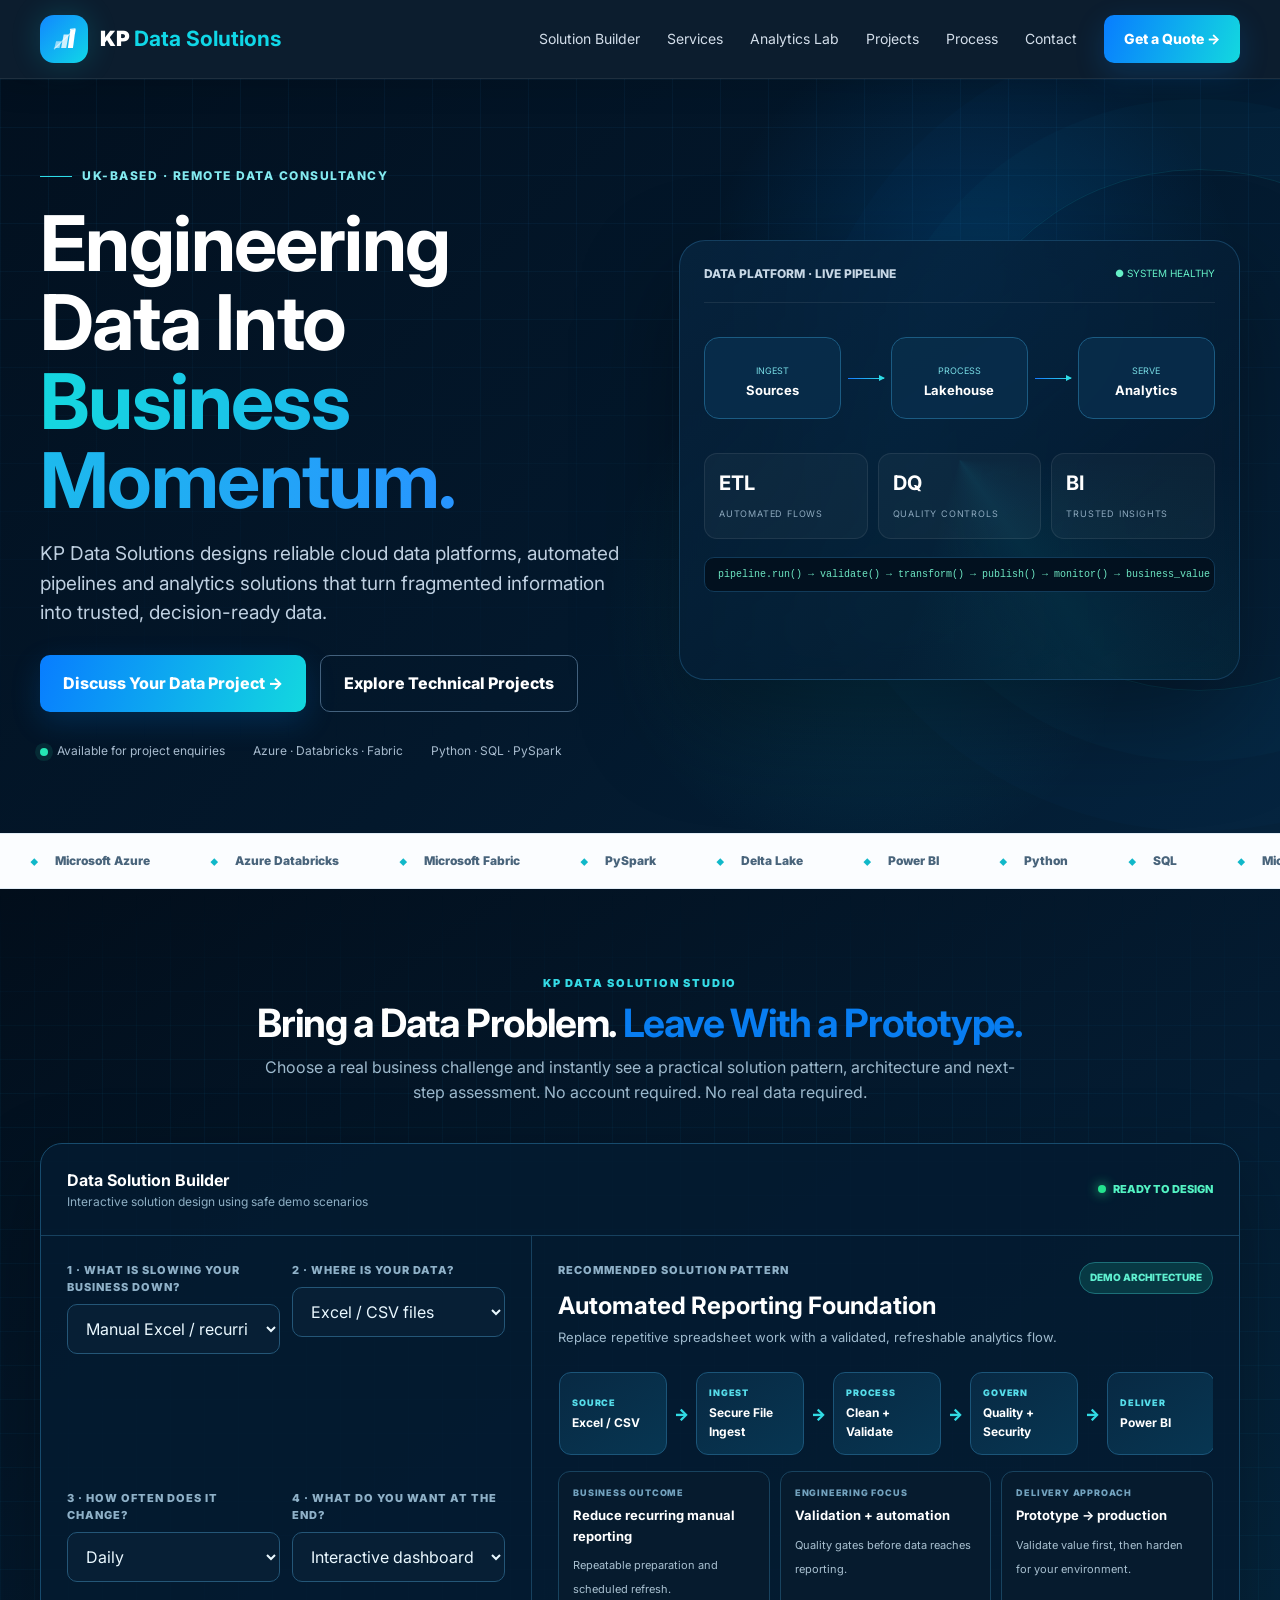
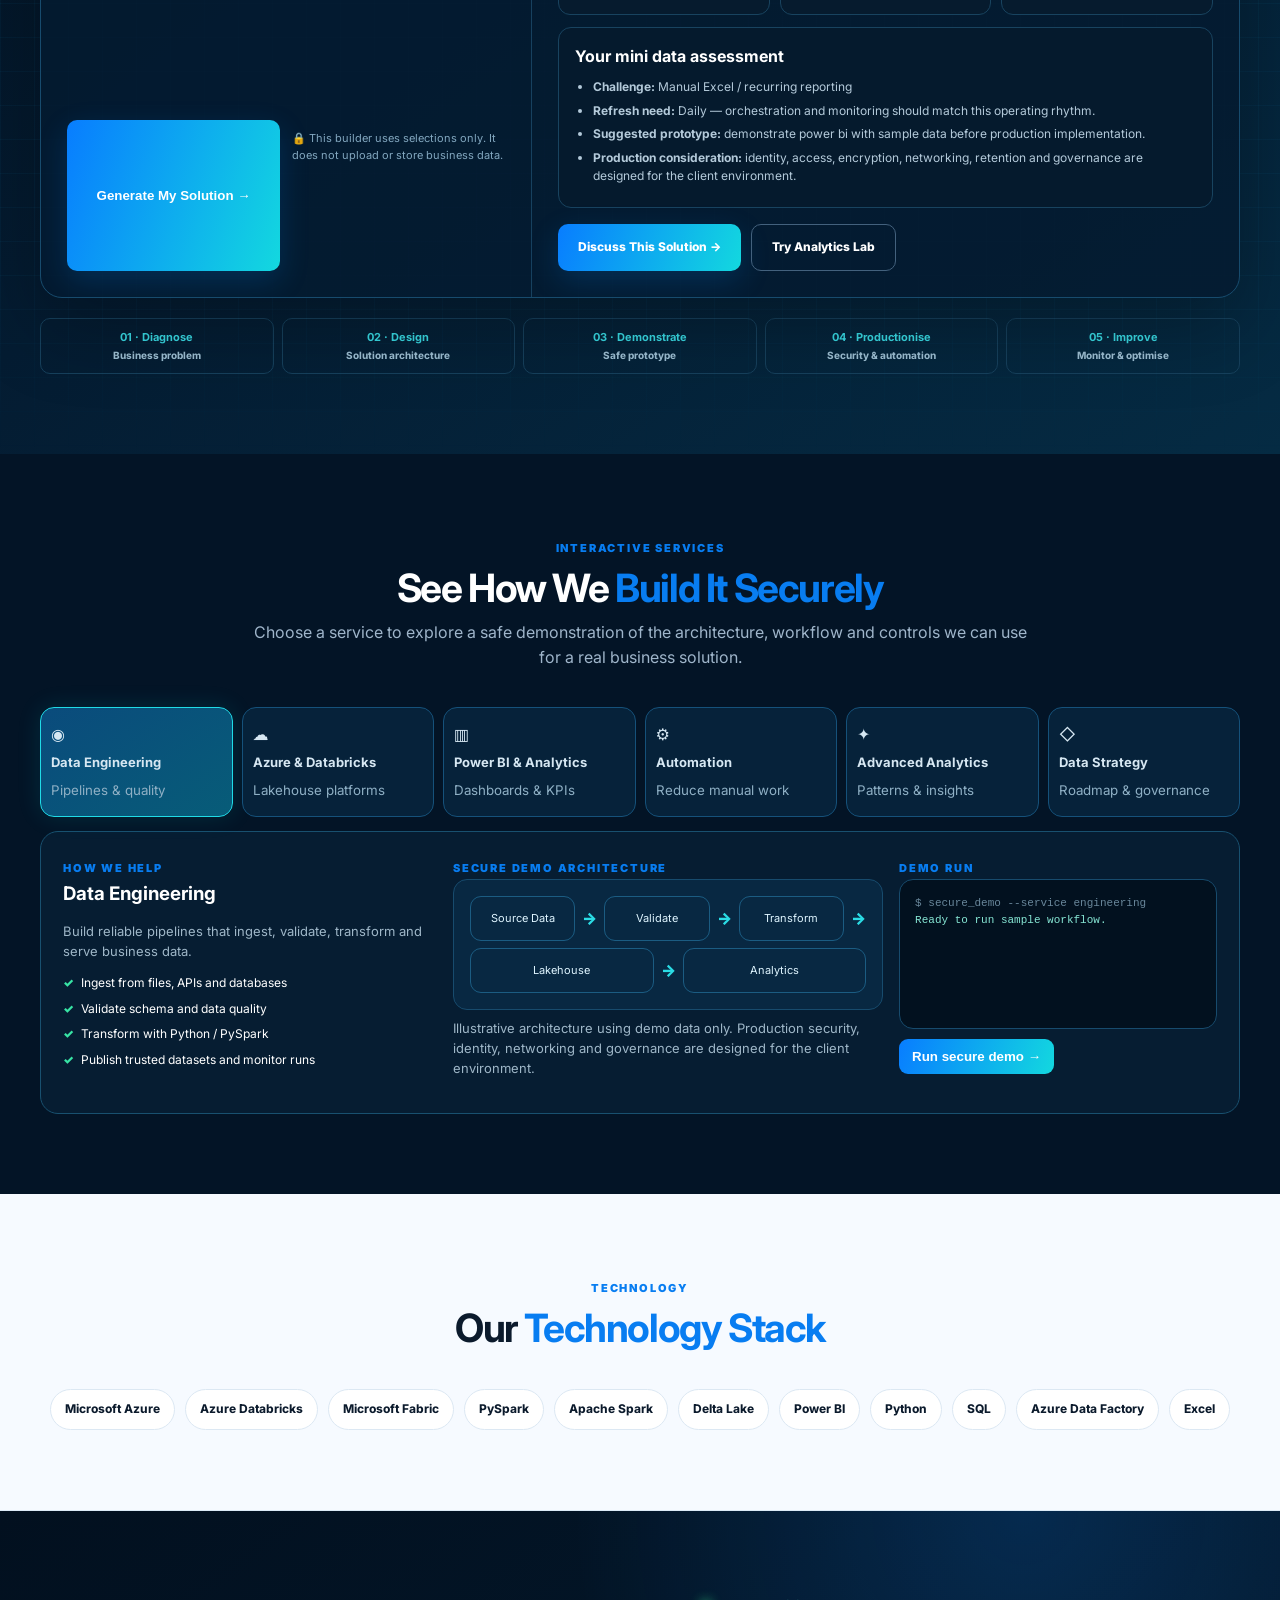
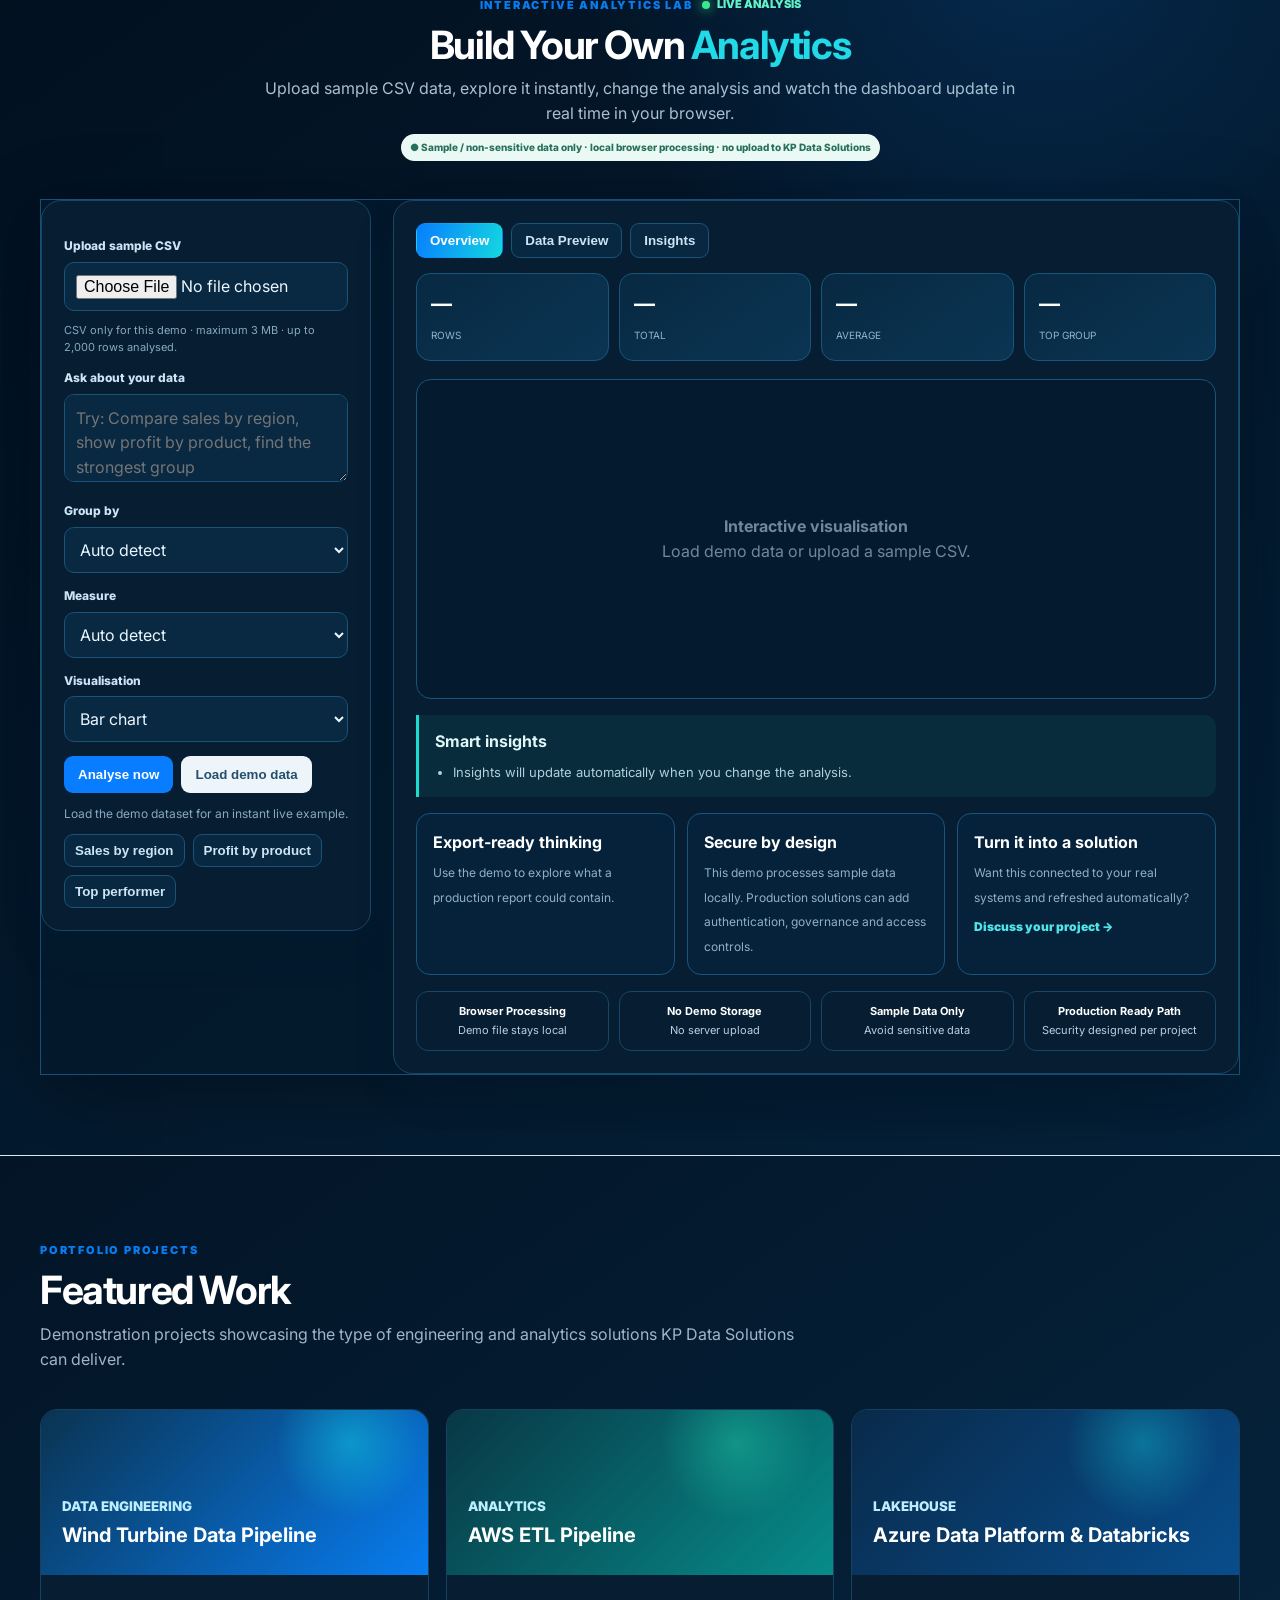
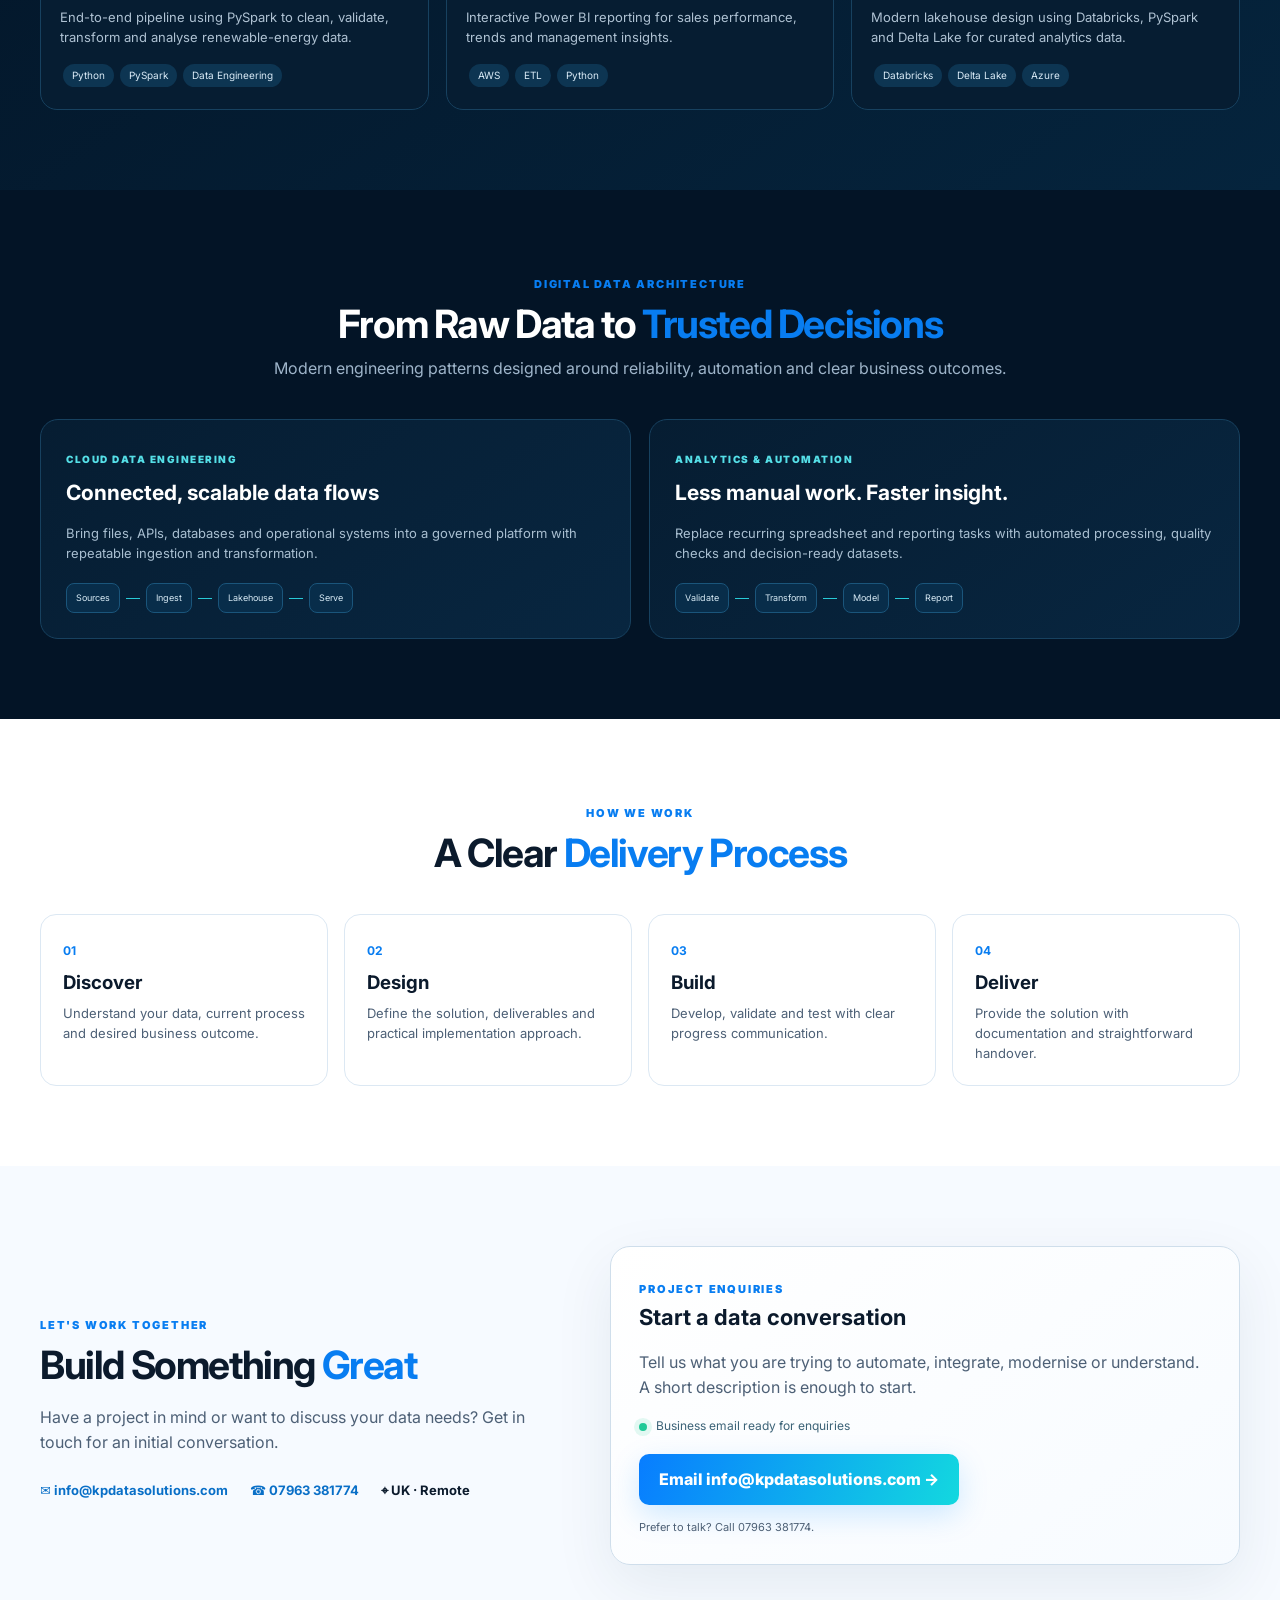
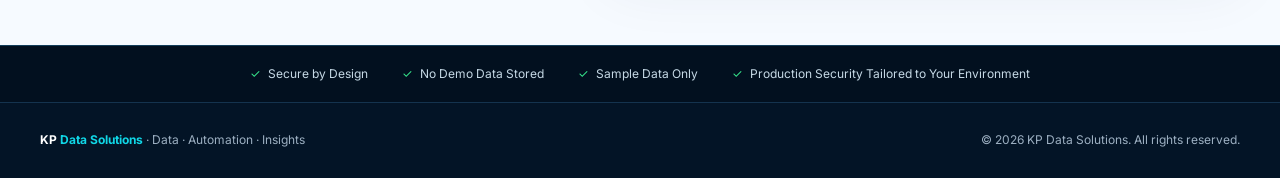
==== analytics-lab.html @ 135a0cc3 "Launch KP Data Solutions multi-page website" ====
<!doctype html>
<html lang="en">
<head>
<meta charset="utf-8">
<meta name="viewport" content="width=device-width,initial-scale=1">
<meta name="theme-color" content="#031426">
<title>Interactive Analytics Lab | KP Data Solutions</title>
<meta name="description" content="KP Data Solutions provides Azure, Databricks, Microsoft Fabric, Power BI, PySpark, Python, SQL and data automation services.">
<link rel="canonical" href="https://www.kpdatasolutions.com/">
<link rel="icon" href="data:image/svg+xml,<svg xmlns='http://www.w3.org/2000/svg' viewBox='0 0 32 32'%3E%3Crect width='32' height='32' rx='8' fill='%23031426'/%3E%3Cpolygon points='4,25 9,25 11,18 6,18' fill='%2310d7e7' fill-opacity='.6'/%3E%3Cpolygon points='11,25 16,25 19,10 14,10' fill='%2310d7e7' fill-opacity='.85'/%3E%3Cpolygon points='18,25 23,25 27,4 22,4' fill='%2310d7e7'/%3E%3Cpath d='M4 26 L26 4' stroke='%2310d7e7' stroke-width='1.3' stroke-linecap='round' opacity='.5'/%3E%3C/svg%3E">
<meta property="og:type" content="website">
<meta property="og:site_name" content="KP Data Solutions">
<meta property="og:title" content="KP Data Solutions | Data Engineering, Analytics &amp; Automation">
<meta property="og:description" content="UK-based, remote data consultancy. Azure, Databricks, Microsoft Fabric, Power BI, PySpark, Python and SQL.">
<meta property="og:url" content="https://www.kpdatasolutions.com/">
<meta name="twitter:card" content="summary_large_image">
<meta name="twitter:title" content="KP Data Solutions | Data Engineering, Analytics &amp; Automation">
<meta name="twitter:description" content="UK-based, remote data consultancy. Azure, Databricks, Microsoft Fabric, Power BI, PySpark, Python and SQL.">
<link rel="preconnect" href="https://fonts.googleapis.com">
<link rel="preconnect" href="https://fonts.gstatic.com" crossorigin>
<link rel="stylesheet" href="https://fonts.googleapis.com/css2?family=Inter:wght@400;600;700;800;900&amp;display=swap">
<style>
:root{--navy:#031426;--navy2:#061e36;--card:#082640;--cyan:#10d7e7;--blue:#1188ff;--ink:#0b1a2c;--muted:#4d6076;--line:#dce8f3;--soft:#f6faff;--white:#fff}
*{box-sizing:border-box}html{scroll-behavior:smooth}section{scroll-margin-top:92px}@media(prefers-reduced-motion:reduce){html{scroll-behavior:auto}*,*:before,*:after{animation-duration:.01ms!important;transition-duration:.01ms!important}}a:focus-visible,button:focus-visible,input:focus-visible,textarea:focus-visible,label:focus-visible{outline:3px solid #2edce6;outline-offset:2px}.sr-only{position:absolute;width:1px;height:1px;padding:0;margin:-1px;overflow:hidden;clip:rect(0 0 0 0);white-space:nowrap;border:0}body{margin:0;font-family:Inter,ui-sans-serif,system-ui,-apple-system,"Segoe UI",Roboto,Arial,sans-serif;color:var(--ink);line-height:1.55;background:#fff}a{text-decoration:none;color:inherit}.wrap{width:min(1200px,calc(100% - 42px));margin:auto}
.navbar{position:sticky;top:0;z-index:50;background:rgba(3,20,38,.96);backdrop-filter:blur(16px);border-bottom:1px solid rgba(255,255,255,.08)}nav{height:78px;display:flex;align-items:center;justify-content:space-between;color:#fff}.brand{display:flex;align-items:center;gap:12px;font-size:21px;font-weight:900}.mark{width:48px;height:48px;border-radius:14px;display:grid;place-items:center;background:linear-gradient(135deg,#1188ff,#10d7e7);font-weight:950;letter-spacing:-2px;box-shadow:0 0 30px rgba(16,215,231,.18)}.brand b{color:var(--cyan)}.links{display:flex;align-items:center;gap:27px;font-size:14px}.links>a:not(.btn){color:#d3deea}.btn{display:inline-flex;align-items:center;justify-content:center;padding:13px 20px;border-radius:10px;color:#fff;font-weight:800;background:linear-gradient(110deg,#087dff,#13d8df);border:0;transition:.2s;box-shadow:0 10px 30px rgba(0,139,255,.18)}.btn:hover{transform:translateY(-2px)}.btn.outline{background:transparent;border:1px solid #43617d;box-shadow:none}.nav-toggle{position:absolute;opacity:0;width:1px;height:1px}.nav-burger{display:none;flex-direction:column;justify-content:center;gap:5px;width:44px;height:44px;padding:10px;cursor:pointer;border:1px solid rgba(255,255,255,.18);border-radius:10px}.nav-burger span{display:block;height:2px;background:#fff;border-radius:2px}
.hero{background:radial-gradient(circle at 76% 28%,rgba(0,143,255,.2),transparent 24%),radial-gradient(circle at 68% 70%,rgba(16,215,231,.12),transparent 26%),linear-gradient(135deg,#02101f,#03182c 55%,#05223b);color:#fff;padding:80px 0 72px;overflow:hidden}.hero-grid{display:grid;grid-template-columns:1.02fr .98fr;gap:55px;align-items:center}.pill{display:inline-flex;align-items:center;gap:8px;border:1px solid rgba(255,255,255,.12);background:rgba(255,255,255,.05);border-radius:999px;padding:7px 12px;font-size:12px;font-weight:800;color:#d9e5ef}.pill:before{content:"";width:7px;height:7px;background:#25e6b4;border-radius:50%}.hero h1{font-size:61px;line-height:1.03;letter-spacing:-1.6px;margin:18px 0}.hero h1 span{background:linear-gradient(90deg,#15d7df,#2794ff);-webkit-background-clip:text;color:transparent}.hero p{font-size:18px;color:#bfd0e1;max-width:650px}.actions{display:flex;gap:14px;flex-wrap:wrap;margin-top:28px}.trust{display:flex;gap:28px;flex-wrap:wrap;margin-top:30px;color:#a7bbce;font-size:12px}.visual{position:relative;border:1px solid rgba(74,177,255,.22);background:rgba(4,27,49,.72);border-radius:25px;padding:25px;box-shadow:0 35px 90px rgba(0,0,0,.3)}.visual:before{content:"";position:absolute;inset:18% 5%;background:radial-gradient(circle,rgba(16,215,231,.16),transparent 55%);filter:blur(12px)}.tech-grid{position:relative;display:grid;grid-template-columns:repeat(3,1fr);gap:12px}.tech{min-height:110px;border:1px solid #17496e;background:linear-gradient(145deg,#08223c,#092d4b);border-radius:15px;display:flex;flex-direction:column;align-items:center;justify-content:center;text-align:center;padding:12px}.tech .ico{font-size:13px;font-weight:950;color:#2edce6;border:1px solid #17628a;padding:8px;border-radius:9px;margin-bottom:8px}.tech strong{font-size:14px}.core{grid-column:2;background:linear-gradient(145deg,#07508a,#08768d);box-shadow:0 0 30px rgba(16,215,231,.16)}.flow{position:relative;text-align:center;color:#31dbe4;font-size:13px;margin-top:20px;letter-spacing:.4px}
section{padding:80px 0}.head{text-align:center;max-width:780px;margin:0 auto 38px}.kicker{color:#087df1;text-transform:uppercase;font-size:11px;font-weight:900;letter-spacing:1.8px}.head h2{font-size:39px;line-height:1.15;letter-spacing:-1.4px;margin:7px 0 9px}.head h2 span{color:#087df1}.head p{color:var(--muted);margin:0}.services{display:grid;grid-template-columns:repeat(4,1fr);gap:16px}.service{border:1px solid var(--line);border-radius:17px;padding:24px;background:linear-gradient(145deg,#fff,#f9fcff);transition:.2s}.service:hover{transform:translateY(-4px);box-shadow:0 18px 50px rgba(10,39,68,.1)}.service-icon{width:48px;height:48px;border-radius:50%;display:grid;place-items:center;background:#e8f4ff;color:#087df1;font-weight:900;margin-bottom:15px}.service h3{margin:0 0 7px;font-size:17px}.service p{color:var(--muted);font-size:13px}.checks{display:grid;gap:5px;font-size:12px}.checks span:before{content:"✓";color:#06b9d1;font-weight:900;margin-right:7px}.stack{background:var(--soft)}.chips{display:flex;justify-content:center;flex-wrap:wrap;gap:10px}.chip{background:#fff;border:1px solid var(--line);border-radius:999px;padding:10px 14px;font-size:12px;font-weight:750}
.work{background:linear-gradient(145deg,#031426,#05243d);color:#fff}.work .head{text-align:left;margin-left:0}.work .head p{color:#9fb5ca}.projects{display:grid;grid-template-columns:repeat(3,1fr);gap:17px}.project{border:1px solid #17415f;border-radius:17px;overflow:hidden;background:#061d32}.project-art{height:165px;padding:21px;display:flex;align-items:flex-end;background:radial-gradient(circle at 80% 20%,rgba(16,215,231,.45),transparent 22%),linear-gradient(135deg,#0a3351,#087df1)}.project-art.two{background:radial-gradient(circle at 75% 20%,rgba(34,230,183,.35),transparent 24%),linear-gradient(135deg,#083745,#078c8a)}.project-art.three{background:radial-gradient(circle at 75% 20%,rgba(16,215,231,.35),transparent 24%),linear-gradient(135deg,#092a4a,#084d8c)}.project-art small{font-weight:850;color:#bdeeff}.project-art h3{margin:3px 0;font-size:20px}.project-body{padding:19px}.project-body p{color:#afc2d3;font-size:13px}.tags span{display:inline-block;background:#0d3552;border-radius:999px;padding:4px 9px;font-size:10px;margin:3px;color:#d9eaf6}
.process{display:grid;grid-template-columns:repeat(4,1fr);gap:16px}.step{border:1px solid var(--line);border-radius:16px;padding:22px}.step b{color:#087df1;font-size:12px}.step h3{margin:6px 0}.step p{margin:0;color:var(--muted);font-size:13px}
.contact{display:grid;grid-template-columns:.9fr 1.1fr;gap:55px;align-items:center}.contact .head{text-align:left;margin:0 0 18px}.contact p{color:var(--muted)}.details{display:flex;gap:22px;flex-wrap:wrap;margin-top:25px;font-size:13px;font-weight:700}.details a{color:#096fc7}form{display:grid;grid-template-columns:1fr 1fr;gap:12px}.full{grid-column:1/-1}input,textarea{width:100%;font:inherit;padding:13px 14px;border:1px solid #cfdeeb;border-radius:9px;outline:none;background:#fff}input:focus,textarea:focus{border-color:#2f9cff;box-shadow:0 0 0 3px rgba(17,136,255,.09)}textarea{min-height:125px;resize:vertical}.note{font-size:11px;color:#78899a;margin:0}
footer{background:#031426;color:#9db0c2;border-top:1px solid #14334e;padding:28px 0}.foot{display:flex;justify-content:space-between;align-items:center;gap:20px;font-size:12px}.foot strong{color:#fff}.foot strong b{color:var(--cyan)}
@media(max-width:950px){.hero-grid,.contact{grid-template-columns:1fr}.services{grid-template-columns:1fr 1fr}.projects{grid-template-columns:1fr 1fr}.process{grid-template-columns:1fr 1fr}.hero h1{font-size:49px}.visual{order:-1}
.nav-burger{display:flex}.links{position:absolute;top:100%;left:0;right:0;flex-direction:column;align-items:stretch;gap:0;background:#031426;border-bottom:1px solid rgba(255,255,255,.1);padding:8px 21px 18px;display:none}.nav-toggle:checked~.links{display:flex}.links>a{padding:13px 2px;border-bottom:1px solid rgba(255,255,255,.07)}.links .btn{margin-top:12px;border-bottom:0}.navbar{position:sticky}nav{position:relative}}
@media(max-width:620px){.wrap{width:min(100% - 28px,1200px)}nav{height:70px}.mark{width:42px;height:42px}.brand{font-size:17px}.links .btn{font-size:11px;padding:10px 12px}.hero{padding:52px 0}.hero h1{font-size:39px;letter-spacing:-1px}.tech-grid{grid-template-columns:1fr 1fr}.core{grid-column:auto}.services,.projects,.process{grid-template-columns:1fr}.head h2{font-size:31px}form{grid-template-columns:1fr}.full{grid-column:auto}.foot{display:block}.foot div+div{margin-top:8px}}

/* Digital experience layer */
body{overflow-x:hidden}.navbar{box-shadow:0 8px 30px rgba(0,0,0,.12)}.hero{position:relative;min-height:720px;display:flex;align-items:center}.hero:before{content:"";position:absolute;inset:0;background-image:linear-gradient(rgba(53,173,255,.055) 1px,transparent 1px),linear-gradient(90deg,rgba(53,173,255,.055) 1px,transparent 1px);background-size:48px 48px;mask-image:linear-gradient(to bottom,#000 15%,transparent 90%);pointer-events:none}.hero:after{content:"";position:absolute;width:520px;height:520px;border:1px solid rgba(16,215,231,.12);border-radius:50%;right:-180px;top:90px;box-shadow:0 0 0 70px rgba(16,215,231,.025),0 0 0 140px rgba(17,136,255,.02);pointer-events:none}.hero .wrap{position:relative;z-index:2}.eyebrow-line{display:inline-flex;align-items:center;gap:10px;color:#83eaf0;font-size:12px;font-weight:800;letter-spacing:1.5px;text-transform:uppercase}.eyebrow-line i{width:32px;height:1px;background:#2edce6}.hero h1{font-size:clamp(48px,6vw,78px);max-width:800px}.hero p{font-size:19px;max-width:690px}.hero .btn{padding:15px 23px}.signal{display:flex;align-items:center;gap:9px}.signal-dot{width:8px;height:8px;border-radius:50%;background:#25e6b4;box-shadow:0 0 0 5px rgba(37,230,180,.1);animation:pulse 2s infinite}@keyframes pulse{50%{box-shadow:0 0 0 10px rgba(37,230,180,0)}}.data-panel{position:relative;min-height:440px;border:1px solid rgba(80,188,255,.22);background:linear-gradient(145deg,rgba(7,37,64,.82),rgba(3,22,41,.72));border-radius:26px;padding:24px;box-shadow:0 40px 100px rgba(0,0,0,.34);backdrop-filter:blur(16px);overflow:hidden}.data-panel:before{content:"";position:absolute;inset:-50%;background:conic-gradient(from 90deg,transparent,rgba(16,215,231,.08),transparent 30%);animation:spin 12s linear infinite}@keyframes spin{to{transform:rotate(360deg)}}.panel-top,.pipeline,.mini-metrics{position:relative;z-index:1}.panel-top{display:flex;justify-content:space-between;align-items:center;padding-bottom:18px;border-bottom:1px solid rgba(255,255,255,.08)}.panel-title{font-size:12px;color:#c7d7e5;font-weight:800}.panel-live{font-size:10px;color:#65f0c7}.pipeline{display:grid;grid-template-columns:1fr 36px 1fr 36px 1fr;align-items:center;gap:7px;margin:34px 0}.node{border:1px solid #1b5b82;background:rgba(8,45,75,.9);border-radius:15px;padding:18px 10px;text-align:center}.node b{display:block;color:#fff;font-size:13px}.node small{color:#78dce5;font-size:9px}.arrow{height:1px;background:linear-gradient(90deg,#147bff,#2edce6);position:relative}.arrow:after{content:"";position:absolute;right:-1px;top:-3px;border-left:6px solid #2edce6;border-top:3px solid transparent;border-bottom:3px solid transparent}.mini-metrics{display:grid;grid-template-columns:repeat(3,1fr);gap:10px}.metric{border:1px solid rgba(255,255,255,.08);background:rgba(255,255,255,.035);border-radius:13px;padding:14px}.metric strong{display:block;font-size:20px;color:#fff}.metric span{font-size:9px;color:#8da9be;text-transform:uppercase;letter-spacing:.8px}.codebar{position:relative;z-index:1;margin-top:18px;border-radius:10px;background:#02111f;border:1px solid #113a59;padding:11px 13px;color:#6de6c2;font:10px ui-monospace,SFMono-Regular,Menlo,monospace;white-space:nowrap;overflow:hidden}.codebar span{display:inline-block;animation:typeflow 7s linear infinite}@keyframes typeflow{70%,100%{transform:translateX(-18%)}}.marquee{overflow:hidden;border-top:1px solid #e2edf6;border-bottom:1px solid #e2edf6;background:#fbfdff}.marquee-track{display:flex;width:max-content;animation:marquee 28s linear infinite}.marquee-item{padding:18px 30px;font-size:12px;font-weight:850;color:#49647b;white-space:nowrap}.marquee-item:before{content:"◆";color:#10b8c9;margin-right:16px;font-size:8px}@keyframes marquee{to{transform:translateX(-50%)}}.service{position:relative;overflow:hidden}.service:after{content:"";position:absolute;left:0;bottom:0;width:0;height:3px;background:linear-gradient(90deg,#087dff,#13d8df);transition:.3s}.service:hover:after{width:100%}.service-icon{border-radius:14px}.section-dark{background:#031426;color:#fff}.section-dark .head p{color:#9fb5ca}.architecture{display:grid;grid-template-columns:1fr 1fr;gap:18px}.arch-card{border:1px solid #17415f;background:linear-gradient(145deg,#061d32,#082640);border-radius:18px;padding:25px;position:relative;overflow:hidden}.arch-label{font-size:10px;color:#55dfe7;text-transform:uppercase;letter-spacing:1.5px;font-weight:900}.arch-card h3{font-size:21px;margin:8px 0}.arch-card p{color:#a9bfd1;font-size:13px}.arch-flow{display:flex;gap:6px;align-items:center;margin-top:20px;flex-wrap:wrap}.arch-flow span{border:1px solid #1a557b;background:#082d4a;border-radius:8px;padding:7px 9px;font-size:9px;color:#d7eaf5}.arch-flow i{width:14px;height:1px;background:#28cad7}.project{transition:.25s}.project:hover{transform:translateY(-5px);border-color:#2787bb;box-shadow:0 25px 60px rgba(0,0,0,.22)}.reveal{opacity:0;transform:translateY(20px);transition:opacity .65s ease,transform .65s ease}.reveal.visible{opacity:1;transform:none}.contact-card{border:1px solid #cfdeeb;border-radius:20px;background:linear-gradient(145deg,#fff,#f7fbff);padding:28px;box-shadow:0 20px 60px rgba(11,45,78,.08)}.contact-card h3{font-size:22px;margin:0 0 8px}.availability{display:flex;align-items:center;gap:9px;font-size:12px;color:#3b6277;margin:18px 0}.availability:before{content:"";width:8px;height:8px;border-radius:50%;background:#20c997;box-shadow:0 0 0 5px rgba(32,201,151,.12)}@media(max-width:950px){.hero{min-height:auto}.data-panel{min-height:390px}.architecture{grid-template-columns:1fr}}@media(max-width:620px){.pipeline{grid-template-columns:1fr}.arrow{width:1px;height:18px;margin:auto}.arrow:after{right:-3px;top:auto;bottom:-1px;border-left:3px solid transparent;border-right:3px solid transparent;border-top:6px solid #2edce6;border-bottom:0}.mini-metrics{grid-template-columns:1fr 1fr}.hero h1{font-size:43px}.marquee-item{padding:15px 20px}}

/* 2026 interactive showcase upgrade */
#analytics-lab{background:radial-gradient(circle at 80% 0,rgba(17,136,255,.18),transparent 28%),linear-gradient(145deg,#02101f,#04213a);color:#fff}#analytics-lab .head p{color:#a9bfd2}#analytics-lab .head h2 span{color:#21d9e7}.lab-live{display:inline-flex;align-items:center;gap:7px;margin-left:9px;color:#63f2c7;font-size:11px;font-weight:900}.lab-live i{width:8px;height:8px;background:#37e88d;border-radius:50%;box-shadow:0 0 12px #37e88d;animation:pulse 1.5s infinite}@keyframes pulse{50%{opacity:.45}}.lab-shell{background:rgba(4,25,44,.86)!important;border:1px solid #15517a!important;box-shadow:0 25px 80px rgba(0,0,0,.3)!important}.lab-panel,.lab-output{background:#061d32!important;border-color:#164767!important;color:#fff!important}.lab-panel label{color:#cce4f4!important}.lab-panel input,.lab-panel textarea,.lab-panel select{background:#092842!important;color:#eaf7ff!important;border-color:#1a5278!important}.lab-help,.lab-status{color:#88a9bf!important}.lab-kpi{background:linear-gradient(145deg,#082942,#0a3553)!important;border-color:#17557d!important}.lab-kpi strong{color:#fff!important}.lab-kpi span{color:#8fb4cc!important}.lab-chart{background:#041a2e;border-color:#17557d!important}.lab-insights{background:#082c3b!important;color:#dff7f8!important;border-left-color:#1edbcf!important}.lab-insights ul{color:#afd0dc!important}.lab-tabs{display:flex;gap:8px;flex-wrap:wrap;margin:0 0 15px}.lab-tab{border:1px solid #1a5278;background:#082842;color:#cce4f4;border-radius:9px;padding:9px 13px;font-weight:800;cursor:pointer}.lab-tab.active{background:linear-gradient(110deg,#087dff,#13d8df);color:#fff;border-color:transparent}.preview-wrap{overflow:auto;border:1px solid #164767;border-radius:12px;margin-bottom:14px;max-height:220px}.preview-table{width:100%;border-collapse:collapse;font-size:11px;min-width:520px}.preview-table th,.preview-table td{padding:8px 10px;border-bottom:1px solid #123c58;text-align:left;white-space:nowrap}.preview-table th{color:#7edfec;background:#082842;position:sticky;top:0}.preview-table td{color:#c8dce9}.quick-actions{display:flex;gap:8px;flex-wrap:wrap;margin-top:10px}.quick-actions button{border:1px solid #1a5278;background:#082842;color:#cce4f4;border-radius:9px;padding:8px 10px;cursor:pointer;font-weight:700}.quick-actions button:hover{border-color:#18cfe0}.secure-strip{display:grid;grid-template-columns:repeat(4,1fr);gap:10px;margin-top:16px}.secure-item{border:1px solid #164767;border-radius:12px;padding:11px;text-align:center;color:#b8d0df;font-size:11px}.secure-item b{display:block;color:#fff;margin-bottom:2px}.service-showcase{background:#031426;color:#fff}.service-showcase .head p{color:#9fb5ca}.service-tabs{display:grid;grid-template-columns:repeat(6,1fr);gap:9px;margin-bottom:14px}.service-tab{min-height:96px;border:1px solid #15517a;background:#06223a;color:#d6e7f2;border-radius:14px;padding:14px 10px;cursor:pointer;text-align:left;font:inherit}.service-tab strong{display:block;font-size:13px;margin:5px 0}.service-tab small{color:#8fb0c5}.service-tab.active{border-color:#20dbe7;background:linear-gradient(145deg,#0a4b7c,#075c78);box-shadow:0 0 25px rgba(16,215,231,.12)}.service-demo{display:grid;grid-template-columns:1fr 1.15fr .85fr;gap:16px;border:1px solid #18506f;background:#061d32;border-radius:18px;padding:22px}.service-demo h3{margin:0 0 7px}.service-demo p{color:#9fb7c8;font-size:13px}.demo-checks{display:grid;gap:7px;font-size:12px}.demo-checks span:before{content:'✓';color:#38e4a5;font-weight:900;margin-right:7px}.flow-demo{display:flex;align-items:center;gap:7px;flex-wrap:wrap;background:#082842;border:1px solid #174b6d;border-radius:14px;padding:16px}.flow-node{flex:1;min-width:90px;text-align:center;border:1px solid #1b5c82;border-radius:11px;padding:13px 8px;color:#dff5ff;font-size:11px}.flow-arrow{color:#2bdce5;font-weight:900}.demo-console{background:#02111f;border:1px solid #174b6d;border-radius:14px;padding:15px;font-family:ui-monospace,SFMono-Regular,Consolas,monospace;font-size:11px;color:#87e7d5;min-height:150px}.demo-console .muted{color:#69879b}.demo-run{margin-top:10px;border:0;border-radius:9px;padding:10px 13px;background:linear-gradient(110deg,#087dff,#13d8df);color:white;font-weight:900;cursor:pointer}.demo-note{margin-top:8px;font-size:10px;color:#7f9db1}.conversion-row{display:grid;grid-template-columns:repeat(3,1fr);gap:12px;margin-top:16px}.conversion-card{border:1px solid #17557d;background:#06223a;border-radius:14px;padding:16px}.conversion-card b{display:block;margin-bottom:4px}.conversion-card span{color:#90afc3;font-size:12px}.conversion-card a{display:inline-block;margin-top:10px;color:#4fe5e8;font-size:12px;font-weight:900}.security-banner{display:flex;justify-content:center;gap:34px;flex-wrap:wrap;padding:19px;background:#02101f;color:#c6d9e6;border-top:1px solid #123d5a;font-size:12px}.security-banner span:before{content:'✓';color:#37e88d;margin-right:7px}@media(max-width:1000px){.service-tabs{grid-template-columns:repeat(3,1fr)}.service-demo{grid-template-columns:1fr}.secure-strip{grid-template-columns:1fr 1fr}}@media(max-width:620px){.service-tabs{grid-template-columns:1fr 1fr}.conversion-row,.secure-strip{grid-template-columns:1fr}.lab-tabs{display:grid;grid-template-columns:1fr 1fr}.service-demo{padding:15px}}
</style>

<style>
.analytics-lab{background:linear-gradient(180deg,#f7fbff,#eef7ff);border-top:1px solid #dcebf7;border-bottom:1px solid #dcebf7}.lab-shell{display:grid;grid-template-columns:330px 1fr;gap:22px;align-items:start}.lab-panel,.lab-output{background:#fff;border:1px solid #d8e7f2;border-radius:20px;padding:22px;box-shadow:0 18px 50px rgba(11,45,78,.07)}.lab-panel label{display:block;font-size:12px;font-weight:800;color:#36566d;margin:14px 0 6px}.lab-panel input[type=file],.lab-panel select,.lab-panel textarea{width:100%;border:1px solid #cbddea;border-radius:10px;padding:11px;background:#fff;font:inherit}.lab-panel textarea{min-height:88px}.lab-help{font-size:11px;color:#71879a;line-height:1.5}.lab-actions{display:flex;gap:8px;flex-wrap:wrap;margin-top:14px}.lab-actions button{border:0;border-radius:9px;padding:11px 14px;font-weight:800;cursor:pointer}.lab-primary{background:#087dff;color:#fff}.lab-secondary{background:#edf5fb;color:#24506c}.lab-status{margin-top:12px;font-size:12px;color:#47677d}.lab-kpis{display:grid;grid-template-columns:repeat(4,1fr);gap:10px;margin-bottom:18px}.lab-kpi{border:1px solid #e0ebf3;border-radius:14px;padding:14px;background:#fbfdff}.lab-kpi strong{display:block;font-size:21px;color:#082b46}.lab-kpi span{font-size:10px;color:#6f8597;text-transform:uppercase}.lab-chart{min-height:310px;border:1px solid #e2edf5;border-radius:15px;padding:14px;overflow:hidden}.lab-chart svg{width:100%;height:290px;display:block}.lab-insights{margin-top:16px;border-left:3px solid #10b8c9;background:#f3fbfc;padding:14px 16px;border-radius:0 12px 12px 0}.lab-insights h4{margin:0 0 8px}.lab-insights ul{margin:0;padding-left:18px;color:#466274;font-size:13px;line-height:1.65}.lab-empty{display:grid;place-items:center;min-height:290px;text-align:center;color:#71879a}.privacy-chip{display:inline-flex;gap:7px;align-items:center;font-size:10px;font-weight:800;color:#27705c;background:#eaf9f4;border-radius:999px;padding:6px 9px;margin-top:8px}@media(max-width:900px){.lab-shell{grid-template-columns:1fr}.lab-kpis{grid-template-columns:1fr 1fr}}@media(max-width:520px){.lab-kpis{grid-template-columns:1fr}.lab-panel,.lab-output{padding:16px}}

/* 2026 interactive showcase upgrade */
#analytics-lab{background:radial-gradient(circle at 80% 0,rgba(17,136,255,.18),transparent 28%),linear-gradient(145deg,#02101f,#04213a);color:#fff}#analytics-lab .head p{color:#a9bfd2}#analytics-lab .head h2 span{color:#21d9e7}.lab-live{display:inline-flex;align-items:center;gap:7px;margin-left:9px;color:#63f2c7;font-size:11px;font-weight:900}.lab-live i{width:8px;height:8px;background:#37e88d;border-radius:50%;box-shadow:0 0 12px #37e88d;animation:pulse 1.5s infinite}@keyframes pulse{50%{opacity:.45}}.lab-shell{background:rgba(4,25,44,.86)!important;border:1px solid #15517a!important;box-shadow:0 25px 80px rgba(0,0,0,.3)!important}.lab-panel,.lab-output{background:#061d32!important;border-color:#164767!important;color:#fff!important}.lab-panel label{color:#cce4f4!important}.lab-panel input,.lab-panel textarea,.lab-panel select{background:#092842!important;color:#eaf7ff!important;border-color:#1a5278!important}.lab-help,.lab-status{color:#88a9bf!important}.lab-kpi{background:linear-gradient(145deg,#082942,#0a3553)!important;border-color:#17557d!important}.lab-kpi strong{color:#fff!important}.lab-kpi span{color:#8fb4cc!important}.lab-chart{background:#041a2e;border-color:#17557d!important}.lab-insights{background:#082c3b!important;color:#dff7f8!important;border-left-color:#1edbcf!important}.lab-insights ul{color:#afd0dc!important}.lab-tabs{display:flex;gap:8px;flex-wrap:wrap;margin:0 0 15px}.lab-tab{border:1px solid #1a5278;background:#082842;color:#cce4f4;border-radius:9px;padding:9px 13px;font-weight:800;cursor:pointer}.lab-tab.active{background:linear-gradient(110deg,#087dff,#13d8df);color:#fff;border-color:transparent}.preview-wrap{overflow:auto;border:1px solid #164767;border-radius:12px;margin-bottom:14px;max-height:220px}.preview-table{width:100%;border-collapse:collapse;font-size:11px;min-width:520px}.preview-table th,.preview-table td{padding:8px 10px;border-bottom:1px solid #123c58;text-align:left;white-space:nowrap}.preview-table th{color:#7edfec;background:#082842;position:sticky;top:0}.preview-table td{color:#c8dce9}.quick-actions{display:flex;gap:8px;flex-wrap:wrap;margin-top:10px}.quick-actions button{border:1px solid #1a5278;background:#082842;color:#cce4f4;border-radius:9px;padding:8px 10px;cursor:pointer;font-weight:700}.quick-actions button:hover{border-color:#18cfe0}.secure-strip{display:grid;grid-template-columns:repeat(4,1fr);gap:10px;margin-top:16px}.secure-item{border:1px solid #164767;border-radius:12px;padding:11px;text-align:center;color:#b8d0df;font-size:11px}.secure-item b{display:block;color:#fff;margin-bottom:2px}.service-showcase{background:#031426;color:#fff}.service-showcase .head p{color:#9fb5ca}.service-tabs{display:grid;grid-template-columns:repeat(6,1fr);gap:9px;margin-bottom:14px}.service-tab{min-height:96px;border:1px solid #15517a;background:#06223a;color:#d6e7f2;border-radius:14px;padding:14px 10px;cursor:pointer;text-align:left;font:inherit}.service-tab strong{display:block;font-size:13px;margin:5px 0}.service-tab small{color:#8fb0c5}.service-tab.active{border-color:#20dbe7;background:linear-gradient(145deg,#0a4b7c,#075c78);box-shadow:0 0 25px rgba(16,215,231,.12)}.service-demo{display:grid;grid-template-columns:1fr 1.15fr .85fr;gap:16px;border:1px solid #18506f;background:#061d32;border-radius:18px;padding:22px}.service-demo h3{margin:0 0 7px}.service-demo p{color:#9fb7c8;font-size:13px}.demo-checks{display:grid;gap:7px;font-size:12px}.demo-checks span:before{content:'✓';color:#38e4a5;font-weight:900;margin-right:7px}.flow-demo{display:flex;align-items:center;gap:7px;flex-wrap:wrap;background:#082842;border:1px solid #174b6d;border-radius:14px;padding:16px}.flow-node{flex:1;min-width:90px;text-align:center;border:1px solid #1b5c82;border-radius:11px;padding:13px 8px;color:#dff5ff;font-size:11px}.flow-arrow{color:#2bdce5;font-weight:900}.demo-console{background:#02111f;border:1px solid #174b6d;border-radius:14px;padding:15px;font-family:ui-monospace,SFMono-Regular,Consolas,monospace;font-size:11px;color:#87e7d5;min-height:150px}.demo-console .muted{color:#69879b}.demo-run{margin-top:10px;border:0;border-radius:9px;padding:10px 13px;background:linear-gradient(110deg,#087dff,#13d8df);color:white;font-weight:900;cursor:pointer}.demo-note{margin-top:8px;font-size:10px;color:#7f9db1}.conversion-row{display:grid;grid-template-columns:repeat(3,1fr);gap:12px;margin-top:16px}.conversion-card{border:1px solid #17557d;background:#06223a;border-radius:14px;padding:16px}.conversion-card b{display:block;margin-bottom:4px}.conversion-card span{color:#90afc3;font-size:12px}.conversion-card a{display:inline-block;margin-top:10px;color:#4fe5e8;font-size:12px;font-weight:900}.security-banner{display:flex;justify-content:center;gap:34px;flex-wrap:wrap;padding:19px;background:#02101f;color:#c6d9e6;border-top:1px solid #123d5a;font-size:12px}.security-banner span:before{content:'✓';color:#37e88d;margin-right:7px}@media(max-width:1000px){.service-tabs{grid-template-columns:repeat(3,1fr)}.service-demo{grid-template-columns:1fr}.secure-strip{grid-template-columns:1fr 1fr}}@media(max-width:620px){.service-tabs{grid-template-columns:1fr 1fr}.conversion-row,.secure-strip{grid-template-columns:1fr}.lab-tabs{display:grid;grid-template-columns:1fr 1fr}.service-demo{padding:15px}}
</style>

<style>
/* KP Data Solution Studio */
.solution-studio{background:linear-gradient(145deg,#020e1b,#041c32 52%,#052b43);color:#fff;position:relative;overflow:hidden}.solution-studio:before{content:"";position:absolute;inset:0;background-image:linear-gradient(rgba(30,161,219,.055) 1px,transparent 1px),linear-gradient(90deg,rgba(30,161,219,.055) 1px,transparent 1px);background-size:34px 34px;mask-image:linear-gradient(to bottom,transparent,#000 16%,#000 84%,transparent);pointer-events:none}.studio-shell{position:relative;border:1px solid #174b6d;border-radius:22px;background:rgba(4,27,48,.88);overflow:hidden;box-shadow:0 28px 80px rgba(0,0,0,.28)}.studio-top{padding:24px 26px;border-bottom:1px solid #17415f;display:flex;justify-content:space-between;gap:20px;align-items:center}.studio-live{font-size:11px;font-weight:850;color:#53f2c2}.studio-live:before{content:"";display:inline-block;width:8px;height:8px;border-radius:50%;background:#24e38e;margin-right:7px;box-shadow:0 0 12px #24e38e}.studio-grid{display:grid;grid-template-columns:.82fr 1.18fr}.studio-input{padding:26px;border-right:1px solid #17415f}.studio-output{padding:26px;min-width:0}.studio-label{display:block;color:#8fb1c8;font-size:11px;font-weight:850;text-transform:uppercase;letter-spacing:1px;margin:0 0 8px}.studio-field{margin-bottom:17px}.studio-field select{width:100%;padding:13px 14px;border:1px solid #245677;border-radius:10px;background:#071f35;color:#eaf8ff;font:inherit}.studio-build{width:100%;cursor:pointer;margin-top:3px}.studio-privacy{font-size:11px;color:#82a7bf;margin:13px 0 0}.studio-result-head{display:flex;justify-content:space-between;gap:14px;align-items:flex-start;margin-bottom:20px}.studio-result-head h3{margin:3px 0;font-size:24px}.studio-result-head p{margin:0;color:#9eb9cc;font-size:13px}.fit-badge{white-space:nowrap;border:1px solid #1c6f78;background:#073944;color:#5ff0d0;padding:7px 10px;border-radius:999px;font-size:10px;font-weight:850}.solution-path{display:flex;align-items:stretch;gap:7px;overflow-x:auto;padding:5px 1px 16px}.solution-node{flex:1 0 108px;min-height:83px;border:1px solid #1b5579;border-radius:12px;background:linear-gradient(145deg,#082943,#073652);padding:12px;display:flex;flex-direction:column;justify-content:center}.solution-node small{color:#56ddea;font-size:9px;font-weight:900;letter-spacing:.8px}.solution-node strong{font-size:12px;margin-top:4px}.solution-arrow{align-self:center;color:#31dbe4;font-weight:900}.studio-cards{display:grid;grid-template-columns:repeat(3,1fr);gap:10px}.studio-card{border:1px solid #18435f;background:#061b2e;border-radius:12px;padding:14px}.studio-card small{display:block;color:#73a3bf;font-size:9px;font-weight:850;text-transform:uppercase;letter-spacing:.8px}.studio-card strong{display:block;margin:5px 0;font-size:13px}.studio-card span{font-size:11px;color:#a9c1d1}.studio-assessment{margin-top:12px;border:1px solid #18435f;border-radius:13px;padding:16px;background:#051a2d}.studio-assessment h4{margin:0 0 9px}.studio-assessment ul{margin:0;padding-left:18px;color:#b4cada;font-size:12px}.studio-assessment li{margin:5px 0}.studio-cta{margin-top:16px;display:flex;gap:10px;flex-wrap:wrap}.studio-cta .btn{font-size:12px}.signature-strip{display:grid;grid-template-columns:repeat(5,1fr);gap:8px;margin-top:20px}.signature-strip span{border:1px solid #16405c;border-radius:10px;padding:10px;text-align:center;color:#9fc1d5;font-size:10px;font-weight:750}.signature-strip b{color:#39dce6;display:block;font-size:11px;margin-bottom:2px}@media(max-width:850px){.studio-grid{grid-template-columns:1fr}.studio-input{border-right:0;border-bottom:1px solid #17415f}.studio-cards{grid-template-columns:1fr}.signature-strip{grid-template-columns:1fr 1fr}.studio-top,.studio-result-head{align-items:flex-start;flex-direction:column}}@media(max-width:520px){.studio-input,.studio-output,.studio-top{padding:18px}.signature-strip{grid-template-columns:1fr}.fit-badge{white-space:normal}}
</style>

<style id="multipage-routing">
/* Multi-page routing: each URL presents one primary section. */
body > section, body > .marquee, body > .security-banner { display:none !important; }
body > section#analytics-lab { display:block !important; }
body > footer { display:block !important; }
body > section#analytics-lab { min-height:calc(100vh - 150px); }
@media(max-width:700px){body > section#analytics-lab{min-height:auto}}
</style>
</head>
<body>
<header class="navbar"><nav class="wrap">
<a class="brand" href="index.html"><span class="mark"><svg width="27" height="27" viewBox="0 0 32 32" aria-hidden="true" focusable="false"><polygon points="4,26 10,26 12,18 6,18" fill="#fff" fill-opacity=".55"/><polygon points="12,26 18,26 21,10 15,10" fill="#fff" fill-opacity=".8"/><polygon points="20,26 26,26 29,4 23,4" fill="#fff"/><path d="M4 27 L28 4" stroke="#fff" stroke-width="1.4" stroke-linecap="round" fill="none" opacity=".55"/><path d="M23 4 L28.5 3.3 L27.8 8.8" stroke="#fff" stroke-width="1.4" stroke-linecap="round" stroke-linejoin="round" fill="none" opacity=".85"/></svg></span><span>KP <b>Data Solutions</b></span></a>
<input class="nav-toggle" type="checkbox" id="nav-toggle" aria-label="Open menu">
<label class="nav-burger" for="nav-toggle" tabindex="0"><span></span><span></span><span></span></label>
<div class="links"><a href="solution-builder.html">Solution Builder</a><a href="services.html">Services</a><a href="analytics-lab.html">Analytics Lab</a><a href="projects.html">Projects</a><a href="process.html">Process</a><a href="contact.html">Contact</a><a class="btn" href="contact.html">Get a Quote →</a></div>
</nav></header>

<main id="top">
<section class="hero" id="top"><div class="wrap hero-grid"><div><div class="eyebrow-line"><i></i> UK-based · Remote Data Consultancy</div><h1>Engineering Data Into <span>Business Momentum.</span></h1><p>KP Data Solutions designs reliable cloud data platforms, automated pipelines and analytics solutions that turn fragmented information into trusted, decision-ready data.</p><div class="actions"><a class="btn" href="contact.html">Discuss Your Data Project →</a><a class="btn outline" href="projects.html">Explore Technical Projects</a></div><div class="trust"><span class="signal"><i class="signal-dot"></i> Available for project enquiries</span><span>Azure · Databricks · Fabric</span><span>Python · SQL · PySpark</span></div></div><div class="data-panel" aria-label="Illustration of a modern data pipeline"><div class="panel-top"><span class="panel-title">DATA PLATFORM · LIVE PIPELINE</span><span class="panel-live">● SYSTEM HEALTHY</span></div><div class="pipeline"><div class="node"><small>INGEST</small><b>Sources</b></div><i class="arrow"></i><div class="node"><small>PROCESS</small><b>Lakehouse</b></div><i class="arrow"></i><div class="node"><small>SERVE</small><b>Analytics</b></div></div><div class="mini-metrics"><div class="metric"><strong>ETL</strong><span>Automated flows</span></div><div class="metric"><strong>DQ</strong><span>Quality controls</span></div><div class="metric"><strong>BI</strong><span>Trusted insights</span></div></div><div class="codebar"><span>pipeline.run() → validate() → transform() → publish() → monitor() → business_value</span></div></div></div></section><div class="marquee" aria-label="Technology capabilities"><div class="marquee-track"><span class="marquee-item">Microsoft Azure</span><span class="marquee-item">Azure Databricks</span><span class="marquee-item">Microsoft Fabric</span><span class="marquee-item">PySpark</span><span class="marquee-item">Delta Lake</span><span class="marquee-item">Power BI</span><span class="marquee-item">Python</span><span class="marquee-item">SQL</span><span class="marquee-item">Microsoft Azure</span><span class="marquee-item">Azure Databricks</span><span class="marquee-item">Microsoft Fabric</span><span class="marquee-item">PySpark</span><span class="marquee-item">Delta Lake</span><span class="marquee-item">Power BI</span><span class="marquee-item">Python</span><span class="marquee-item">SQL</span></div></div>


<section class="solution-studio" id="solution-builder"><div class="wrap">
<div class="head"><span class="kicker" style="color:#35dbe6">KP Data Solution Studio</span><h2 style="color:#fff">Bring a Data Problem. <span>Leave With a Prototype.</span></h2><p style="color:#9eb9cc">Choose a real business challenge and instantly see a practical solution pattern, architecture and next-step assessment. No account required. No real data required.</p></div>
<div class="studio-shell reveal">
<div class="studio-top"><div><strong>Data Solution Builder</strong><div style="font-size:12px;color:#8eafc4">Interactive solution design using safe demo scenarios</div></div><span class="studio-live">READY TO DESIGN</span></div>
<div class="studio-grid">
<form class="studio-input" id="solution-form">
<div class="studio-field"><label class="studio-label" for="sb-problem">1 · What is slowing your business down?</label><select id="sb-problem"><option value="reporting">Manual Excel / recurring reporting</option><option value="scattered">Data spread across systems</option><option value="quality">Poor data quality / inconsistent numbers</option><option value="dashboard">Need trusted dashboards & KPIs</option><option value="pipeline">Slow or fragile data pipelines</option><option value="insights">Need forecasting / deeper insights</option></select></div>
<div class="studio-field"><label class="studio-label" for="sb-source">2 · Where is your data?</label><select id="sb-source"><option value="excel">Excel / CSV files</option><option value="sql">SQL databases</option><option value="api">APIs / SaaS systems</option><option value="cloud">Cloud storage</option><option value="mixed">A mixture of sources</option></select></div>
<div class="studio-field"><label class="studio-label" for="sb-frequency">3 · How often does it change?</label><select id="sb-frequency"><option value="monthly">Monthly</option><option value="daily" selected>Daily</option><option value="hourly">Hourly</option><option value="realtime">Near real-time</option></select></div>
<div class="studio-field"><label class="studio-label" for="sb-outcome">4 · What do you want at the end?</label><select id="sb-outcome"><option value="dashboard">Interactive dashboard</option><option value="automation">Automated reporting</option><option value="platform">Modern data platform</option><option value="alerts">Quality checks & alerts</option><option value="advanced">Advanced analytics</option></select></div>
<button class="btn studio-build" type="submit">Generate My Solution →</button><p class="studio-privacy">🔒 This builder uses selections only. It does not upload or store business data.</p>
</form>
<div class="studio-output" aria-live="polite">
<div class="studio-result-head"><div><span class="studio-label">Recommended solution pattern</span><h3 id="sb-title">Automated Reporting Foundation</h3><p id="sb-summary">Replace repetitive spreadsheet work with a validated, refreshable analytics flow.</p></div><span class="fit-badge" id="sb-badge">DEMO ARCHITECTURE</span></div>
<div class="solution-path" id="sb-path"></div>
<div class="studio-cards"><div class="studio-card"><small>Business outcome</small><strong id="sb-business">Less manual reporting</strong><span id="sb-business-note">Repeatable data preparation and refresh.</span></div><div class="studio-card"><small>Engineering focus</small><strong id="sb-engineering">Validation + automation</strong><span id="sb-engineering-note">Quality gates before data reaches reporting.</span></div><div class="studio-card"><small>Delivery approach</small><strong id="sb-delivery">Prototype → production</strong><span>Validate value first, then harden for your environment.</span></div></div>
<div class="studio-assessment"><h4>Your mini data assessment</h4><ul id="sb-assessment"></ul></div>
<div class="studio-cta"><a class="btn" id="sb-discuss" href="contact.html">Discuss This Solution →</a><a class="btn outline" href="analytics-lab.html">Try Analytics Lab</a></div>
</div></div></div>
<div class="signature-strip"><span><b>01 · Diagnose</b>Business problem</span><span><b>02 · Design</b>Solution architecture</span><span><b>03 · Demonstrate</b>Safe prototype</span><span><b>04 · Productionise</b>Security & automation</span><span><b>05 · Improve</b>Monitor & optimise</span></div>
</div></section>
<section class="service-showcase" id="services"><div class="wrap">
<div class="head"><span class="kicker">Interactive Services</span><h2>See How We <span>Build It Securely</span></h2><p>Choose a service to explore a safe demonstration of the architecture, workflow and controls we can use for a real business solution.</p></div>
<div class="service-tabs" role="tablist" aria-label="KP Data Solutions services">
<button class="service-tab active" data-service="engineering" type="button"><span>◉</span><strong>Data Engineering</strong><small>Pipelines & quality</small></button>
<button class="service-tab" data-service="cloud" type="button"><span>☁</span><strong>Azure & Databricks</strong><small>Lakehouse platforms</small></button>
<button class="service-tab" data-service="bi" type="button"><span>▥</span><strong>Power BI & Analytics</strong><small>Dashboards & KPIs</small></button>
<button class="service-tab" data-service="automation" type="button"><span>⚙</span><strong>Automation</strong><small>Reduce manual work</small></button>
<button class="service-tab" data-service="ai" type="button"><span>✦</span><strong>Advanced Analytics</strong><small>Patterns & insights</small></button>
<button class="service-tab" data-service="strategy" type="button"><span>◇</span><strong>Data Strategy</strong><small>Roadmap & governance</small></button>
</div>
<div class="service-demo" id="service-demo" aria-live="polite"></div>
</div></section><section class="stack"><div class="wrap"><div class="head"><span class="kicker">Technology</span><h2>Our <span>Technology Stack</span></h2></div><div class="chips"><span class="chip">Microsoft Azure</span><span class="chip">Azure Databricks</span><span class="chip">Microsoft Fabric</span><span class="chip">PySpark</span><span class="chip">Apache Spark</span><span class="chip">Delta Lake</span><span class="chip">Power BI</span><span class="chip">Python</span><span class="chip">SQL</span><span class="chip">Azure Data Factory</span><span class="chip">Excel</span></div></div></section>

<section class="analytics-lab" id="analytics-lab"><div class="wrap">
<div class="head"><span class="kicker">Interactive Analytics Lab</span><span class="lab-live"><i></i> LIVE ANALYSIS</span><h2>Build Your Own <span>Analytics</span></h2><p>Upload sample CSV data, explore it instantly, change the analysis and watch the dashboard update in real time in your browser.</p><span class="privacy-chip">● Sample / non-sensitive data only · local browser processing · no upload to KP Data Solutions</span></div>
<div class="lab-shell"><div class="lab-panel">
<label for="lab-file">Upload sample CSV</label><input id="lab-file" type="file" accept=".csv,text/csv"><p class="lab-help">CSV only for this demo · maximum 3 MB · up to 2,000 rows analysed.</p>
<label for="lab-question">Ask about your data</label><textarea id="lab-question" placeholder="Try: Compare sales by region, show profit by product, find the strongest group"></textarea>
<label for="lab-category">Group by</label><select id="lab-category"><option value="">Auto detect</option></select><label for="lab-value">Measure</label><select id="lab-value"><option value="">Auto detect</option></select><label for="lab-chart-type">Visualisation</label><select id="lab-chart-type"><option value="bar">Bar chart</option><option value="line">Line chart</option><option value="donut">Donut chart</option></select>
<div class="lab-actions"><button class="lab-primary" id="lab-build" type="button">Analyse now</button><button class="lab-secondary" id="lab-demo" type="button">Load demo data</button></div><div class="lab-status" id="lab-status" aria-live="polite">Load the demo dataset for an instant live example.</div>
<div class="quick-actions"><button type="button" data-q="Compare Sales by Region">Sales by region</button><button type="button" data-q="Compare Profit by Product">Profit by product</button><button type="button" data-q="Find strongest Sales group">Top performer</button></div>
</div><div class="lab-output">
<div class="lab-tabs" role="tablist"><button class="lab-tab active" type="button" data-view="overview">Overview</button><button class="lab-tab" type="button" data-view="preview">Data Preview</button><button class="lab-tab" type="button" data-view="insights">Insights</button></div>
<div id="lab-preview" class="preview-wrap" hidden></div>
<div id="lab-overview"><div class="lab-kpis" id="lab-kpis"><div class="lab-kpi"><strong>—</strong><span>Rows</span></div><div class="lab-kpi"><strong>—</strong><span>Total</span></div><div class="lab-kpi"><strong>—</strong><span>Average</span></div><div class="lab-kpi"><strong>—</strong><span>Top group</span></div></div><div class="lab-chart" id="lab-chart"><div class="lab-empty"><div><strong>Interactive visualisation</strong><br><span>Load demo data or upload a sample CSV.</span></div></div></div></div>
<div class="lab-insights" id="lab-insights"><h4>Smart insights</h4><ul><li>Insights will update automatically when you change the analysis.</li></ul></div>
<div class="conversion-row"><div class="conversion-card"><b>Export-ready thinking</b><span>Use the demo to explore what a production report could contain.</span></div><div class="conversion-card"><b>Secure by design</b><span>This demo processes sample data locally. Production solutions can add authentication, governance and access controls.</span></div><div class="conversion-card"><b>Turn it into a solution</b><span>Want this connected to your real systems and refreshed automatically?</span><a href="contact.html">Discuss your project →</a></div></div>
<div class="secure-strip"><div class="secure-item"><b>Browser Processing</b>Demo file stays local</div><div class="secure-item"><b>No Demo Storage</b>No server upload</div><div class="secure-item"><b>Sample Data Only</b>Avoid sensitive data</div><div class="secure-item"><b>Production Ready Path</b>Security designed per project</div></div>
</div></div></div></section><section class="work" id="projects"><div class="wrap">
<div class="head"><span class="kicker">Portfolio Projects</span><h2>Featured Work</h2><p>Demonstration projects showcasing the type of engineering and analytics solutions KP Data Solutions can deliver.</p></div>
<div class="projects">
<article class="project reveal"><div class="project-art"><div><small>DATA ENGINEERING</small><h3>Wind Turbine Data Pipeline</h3></div></div><div class="project-body"><p>End-to-end pipeline using PySpark to clean, validate, transform and analyse renewable-energy data.</p><div class="tags"><span>Python</span><span>PySpark</span><span>Data Engineering</span></div></div></article>
<article class="project reveal"><div class="project-art two"><div><small>ANALYTICS</small><h3>AWS ETL Pipeline</h3></div></div><div class="project-body"><p>Interactive Power BI reporting for sales performance, trends and management insights.</p><div class="tags"><span>AWS</span><span>ETL</span><span>Python</span></div></div></article>
<article class="project reveal"><div class="project-art three"><div><small>LAKEHOUSE</small><h3>Azure Data Platform & Databricks</h3></div></div><div class="project-body"><p>Modern lakehouse design using Databricks, PySpark and Delta Lake for curated analytics data.</p><div class="tags"><span>Databricks</span><span>Delta Lake</span><span>Azure</span></div></div></article>
</div></div></section>

<section class="section-dark" id="capabilities"><div class="wrap"><div class="head"><span class="kicker">Digital Data Architecture</span><h2>From Raw Data to <span>Trusted Decisions</span></h2><p>Modern engineering patterns designed around reliability, automation and clear business outcomes.</p></div><div class="architecture"><article class="arch-card reveal"><span class="arch-label">Cloud Data Engineering</span><h3>Connected, scalable data flows</h3><p>Bring files, APIs, databases and operational systems into a governed platform with repeatable ingestion and transformation.</p><div class="arch-flow"><span>Sources</span><i></i><span>Ingest</span><i></i><span>Lakehouse</span><i></i><span>Serve</span></div></article><article class="arch-card reveal"><span class="arch-label">Analytics & Automation</span><h3>Less manual work. Faster insight.</h3><p>Replace recurring spreadsheet and reporting tasks with automated processing, quality checks and decision-ready datasets.</p><div class="arch-flow"><span>Validate</span><i></i><span>Transform</span><i></i><span>Model</span><i></i><span>Report</span></div></article></div></div></section>
<section id="process"><div class="wrap"><div class="head"><span class="kicker">How We Work</span><h2>A Clear <span>Delivery Process</span></h2></div>
<div class="process"><div class="step reveal"><b>01</b><h3>Discover</h3><p>Understand your data, current process and desired business outcome.</p></div><div class="step reveal"><b>02</b><h3>Design</h3><p>Define the solution, deliverables and practical implementation approach.</p></div><div class="step reveal"><b>03</b><h3>Build</h3><p>Develop, validate and test with clear progress communication.</p></div><div class="step reveal"><b>04</b><h3>Deliver</h3><p>Provide the solution with documentation and straightforward handover.</p></div></div>
</div></section>

<section class="stack" id="contact"><div class="wrap contact">
<div><div class="head"><span class="kicker">Let's Work Together</span><h2>Build Something <span>Great</span></h2></div><p>Have a project in mind or want to discuss your data needs? Get in touch for an initial conversation.</p><div class="details"><a href="mailto:info@kpdatasolutions.com">✉ info@kpdatasolutions.com</a><a href="tel:+447963381774">☎ 07963 381774</a><span>⌖ UK · Remote</span></div></div>
<div class="contact-card reveal"><span class="kicker">Project Enquiries</span><h3>Start a data conversation</h3><p>Tell us what you are trying to automate, integrate, modernise or understand. A short description is enough to start.</p><div class="availability">Business email ready for enquiries</div><a class="btn" href="mailto:info@kpdatasolutions.com?subject=Project%20Enquiry%20-%20KP%20Data%20Solutions">Email info@kpdatasolutions.com →</a><p class="note" style="margin-top:14px">Prefer to talk? Call 07963 381774.</p></div>
</div></section>
<div class="security-banner"><span>Secure by Design</span><span>No Demo Data Stored</span><span>Sample Data Only</span><span>Production Security Tailored to Your Environment</span></div></main>

<footer><div class="wrap foot"><div><strong>KP <b>Data Solutions</b></strong> · Data · Automation · Insights</div><div>© 2026 KP Data Solutions. All rights reserved.</div></div></footer>
<script type="application/ld+json">
{"@context":"https://schema.org","@type":"ProfessionalService","name":"KP Data Solutions","description":"UK-based remote data consultancy specialising in data engineering, analytics and automation.","url":"https://www.kpdatasolutions.com/","email":"info@kpdatasolutions.com","telephone":"+447963381774","areaServed":"GB","address":{"@type":"PostalAddress","addressCountry":"GB"},"knowsAbout":["Microsoft Azure","Databricks","Microsoft Fabric","PySpark","Delta Lake","Power BI","Python","SQL"]}
</script>
<script>const observer=new IntersectionObserver((entries)=>{entries.forEach(e=>{if(e.isIntersecting){e.target.classList.add('visible');observer.unobserve(e.target)}})},{threshold:.12});document.querySelectorAll('.reveal').forEach(el=>observer.observe(el));document.querySelectorAll('.links a').forEach(a=>a.addEventListener('click',()=>{const t=document.getElementById('nav-toggle');if(t)t.checked=false}));</script>
<script>
(()=>{
const file=document.getElementById('lab-file'),cat=document.getElementById('lab-category'),val=document.getElementById('lab-value'),type=document.getElementById('lab-chart-type'),status=document.getElementById('lab-status'),chart=document.getElementById('lab-chart'),kpis=document.getElementById('lab-kpis'),ins=document.getElementById('lab-insights'),question=document.getElementById('lab-question'),preview=document.getElementById('lab-preview'),overview=document.getElementById('lab-overview');let rows=[];
const esc=s=>String(s).replace(/[&<>"']/g,m=>({'&':'&amp;','<':'&lt;','>':'&gt;','"':'&quot;',"'":'&#39;'}[m]));
function parseCSV(t){const lines=t.trim().split(/\r?\n/);if(lines.length<2)return[];const split=l=>{let a=[],c='',q=false;for(let i=0;i<l.length;i++){let ch=l[i];if(ch==='"'){if(q&&l[i+1]==='"'){c+='"';i++}else q=!q}else if(ch===','&&!q){a.push(c.trim());c=''}else c+=ch}a.push(c.trim());return a};const h=split(lines[0]);return lines.slice(1,2001).map(l=>{const v=split(l),o={};h.forEach((x,i)=>o[x]=v[i]??'');return o}).filter(o=>Object.values(o).some(Boolean))}
function numericCols(){if(!rows.length)return[];return Object.keys(rows[0]).filter(c=>rows.filter(r=>r[c]!==''&&!isNaN(Number(String(r[c]).replace(/[,£$%]/g,'')))).length>=Math.max(2,rows.length*.7))}
function renderPreview(){if(!rows.length)return;const cols=Object.keys(rows[0]);preview.innerHTML='<table class="preview-table"><thead><tr>'+cols.map(c=>`<th>${esc(c)}</th>`).join('')+'</tr></thead><tbody>'+rows.slice(0,8).map(r=>'<tr>'+cols.map(c=>`<td>${esc(r[c])}</td>`).join('')+'</tr>').join('')+'</tbody></table>'}
function setup(){if(!rows.length)return;const cols=Object.keys(rows[0]),nums=numericCols(),cats=cols.filter(c=>!nums.includes(c));cat.innerHTML='<option value="">Auto detect</option>'+cats.map(c=>`<option>${esc(c)}</option>`).join('');val.innerHTML='<option value="">Auto detect</option>'+nums.map(c=>`<option>${esc(c)}</option>`).join('');renderPreview();status.textContent=`Live: ${rows.length} rows · ${cols.length} columns detected.`}
function pick(){const cols=Object.keys(rows[0]||{}),nums=numericCols(),cats=cols.filter(c=>!nums.includes(c));let v=val.value||nums[0],c=cat.value||cats[0]||cols.find(x=>x!==v);const q=question.value.toLowerCase();for(const x of cols){if(q.includes(x.toLowerCase())){if(nums.includes(x))v=x;else c=x}}return[c,v]}
function fmt(n){return Math.abs(n)>=1e6?(n/1e6).toFixed(1)+'M':Math.abs(n)>=1e3?(n/1e3).toFixed(1)+'K':Number(n.toFixed(2)).toLocaleString()}
function build(){if(!rows.length){status.textContent='Please upload a CSV or load demo data first.';return}const[c,v]=pick();if(!v){status.textContent='No numeric measure was detected.';return}const map=new Map();rows.forEach((r,i)=>{const key=c?(r[c]||'Unknown'):String(i+1),n=Number(String(r[v]).replace(/[,£$%]/g,''));if(Number.isFinite(n))map.set(key,(map.get(key)||0)+n)});let data=[...map].sort((a,b)=>b[1]-a[1]).slice(0,12);if(!data.length)return;const total=data.reduce((s,d)=>s+d[1],0),avg=total/data.length,top=data[0],low=[...data].sort((a,b)=>a[1]-b[1])[0],share=total?top[1]/total*100:0;kpis.innerHTML=`<div class="lab-kpi"><strong>${rows.length}</strong><span>Rows analysed</span></div><div class="lab-kpi"><strong>${fmt(total)}</strong><span>${esc(v)} total</span></div><div class="lab-kpi"><strong>${fmt(avg)}</strong><span>Group average</span></div><div class="lab-kpi"><strong>${esc(String(top[0]).slice(0,16))}</strong><span>Top group</span></div>`;draw(data,type.value,v);ins.innerHTML=`<h4>Smart insights · updated now</h4><ul><li><strong>${esc(top[0])}</strong> leads ${esc(v)} at ${fmt(top[1])}.</li><li><strong>${esc(low[0])}</strong> is the lowest displayed group at ${fmt(low[1])}.</li><li>The leading group contributes ${share.toFixed(1)}% of the displayed total.</li><li>${data.length>1&&top[1]>avg*1.5?'The leading group is materially above average; investigate the drivers behind the difference.':'The displayed values are relatively distributed across groups.'}</li></ul>`;status.textContent=`Live analysis updated · ${v}${c?' by '+c:''}.`}
function draw(data,t,label){const W=760,H=290,p=42,max=Math.max(...data.map(d=>d[1]),1);if(t==='line'){const ordered=[...data].reverse(),pts=ordered.map((d,i)=>`${p+i*(W-2*p)/Math.max(1,ordered.length-1)},${H-p-d[1]/max*(H-2*p)}`).join(' ');chart.innerHTML=`<svg viewBox="0 0 ${W} ${H}" role="img" aria-label="${esc(label)} line chart"><line x1="${p}" y1="${H-p}" x2="${W-p}" y2="${H-p}" stroke="#315a76"/><polyline points="${pts}" fill="none" stroke="#20dbe7" stroke-width="4"/>${ordered.map((d,i)=>{let x=p+i*(W-2*p)/Math.max(1,ordered.length-1),y=H-p-d[1]/max*(H-2*p);return `<circle cx="${x}" cy="${y}" r="5" fill="#1b8fff"><title>${esc(d[0])}: ${fmt(d[1])}</title></circle>`}).join('')}</svg>`}else if(t==='donut'){let sum=data.reduce((s,d)=>s+d[1],0),a=-Math.PI/2,cx=230,cy=145,r=95,parts='';data.forEach((d,i)=>{let da=sum?d[1]/sum*Math.PI*2:0,a2=a+da,x1=cx+r*Math.cos(a),y1=cy+r*Math.sin(a),x2=cx+r*Math.cos(a2),y2=cy+r*Math.sin(a2),large=da>Math.PI?1:0;parts+=`<path d="M ${cx} ${cy} L ${x1} ${y1} A ${r} ${r} 0 ${large} 1 ${x2} ${y2} Z" fill="hsl(${190+i*28} 78% ${45+(i%3)*7}%)"><title>${esc(d[0])}: ${fmt(d[1])}</title></path>`;a=a2});chart.innerHTML=`<svg viewBox="0 0 ${W} ${H}" role="img" aria-label="${esc(label)} donut chart">${parts}<circle cx="${cx}" cy="${cy}" r="53" fill="#041a2e"/><text x="${cx}" y="${cy}" text-anchor="middle" font-size="15" fill="#dff5ff">${esc(label)}</text>${data.slice(0,7).map((d,i)=>`<text x="390" y="${55+i*28}" font-size="12" fill="#9dc2d7">${esc(String(d[0]).slice(0,24))} · ${fmt(d[1])}</text>`).join('')}</svg>`}else{const bw=(W-2*p)/data.length*.68,g=(W-2*p)/data.length;chart.innerHTML=`<svg viewBox="0 0 ${W} ${H}" role="img" aria-label="${esc(label)} bar chart"><line x1="${p}" y1="${H-p}" x2="${W-p}" y2="${H-p}" stroke="#315a76"/>${data.map((d,i)=>{let h=d[1]/max*(H-2*p),x=p+i*g+(g-bw)/2,y=H-p-h;return `<rect x="${x}" y="${y}" width="${bw}" height="${h}" rx="5" fill="hsl(${195+i*6} 78% ${46+(i%2)*7}%)"><title>${esc(d[0])}: ${fmt(d[1])}</title></rect><text x="${x+bw/2}" y="${H-20}" text-anchor="middle" font-size="9" fill="#8eb1c7">${esc(String(d[0]).slice(0,10))}</text>`}).join('')}</svg>`}}
file.addEventListener('change',e=>{const f=e.target.files[0];if(!f)return;if(f.size>3*1024*1024){status.textContent='Please use a CSV smaller than 3 MB.';return}const rd=new FileReader();rd.onload=()=>{rows=parseCSV(rd.result);setup();build()};rd.readAsText(f)});
document.getElementById('lab-demo').addEventListener('click',()=>{rows=parseCSV('Month,Region,Product,Sales,Quantity,Profit\nJan,North,Product A,18200,120,4100\nJan,South,Product B,14900,98,2900\nFeb,North,Product A,22100,142,5200\nFeb,South,Product C,16800,110,3300\nMar,East,Product A,19500,128,4300\nMar,West,Product B,23800,151,6100\nApr,North,Product C,25700,165,6800\nApr,South,Product A,21100,139,4900');setup();cat.value='Region';val.value='Sales';question.value='Compare Sales by Region';build()});
document.getElementById('lab-build').addEventListener('click',build);[cat,val,type].forEach(el=>el.addEventListener('change',()=>rows.length&&build()));let timer;question.addEventListener('input',()=>{clearTimeout(timer);timer=setTimeout(()=>rows.length&&build(),350)});document.querySelectorAll('.quick-actions button').forEach(b=>b.addEventListener('click',()=>{question.value=b.dataset.q;build()}));
document.querySelectorAll('.lab-tab').forEach(b=>b.addEventListener('click',()=>{document.querySelectorAll('.lab-tab').forEach(x=>x.classList.toggle('active',x===b));const v=b.dataset.view;preview.hidden=v!=='preview';overview.hidden=v==='preview'||v==='insights';ins.style.display=v==='preview'?'none':'block';if(v==='insights')ins.scrollIntoView({behavior:'smooth',block:'nearest'})}));
})();
</script>
<script>
(()=>{const data={
engineering:{title:'Data Engineering',desc:'Build reliable pipelines that ingest, validate, transform and serve business data.',checks:['Ingest from files, APIs and databases','Validate schema and data quality','Transform with Python / PySpark','Publish trusted datasets and monitor runs'],flow:['Source Data','Validate','Transform','Lakehouse','Analytics'],log:['demo_pipeline.start()','✓ schema validated','✓ 1,248 demo rows transformed','✓ quality checks passed','✓ curated dataset published']},
cloud:{title:'Azure & Databricks',desc:'Design modern cloud data platforms with separation of storage, processing, governance and consumption.',checks:['Azure Data Factory / Fabric ingestion','ADLS / OneLake storage patterns','Databricks processing and Delta Lake','Monitoring, access controls and CI/CD'],flow:['Sources','ADF / Fabric','Databricks','Delta Lake','Power BI'],log:['cloud_demo.deploy()','✓ landing zone ready','✓ bronze → silver → gold','✓ access policy checked','✓ serving layer ready']},
bi:{title:'Power BI & Analytics',desc:'Turn governed data into interactive KPIs, dashboards and self-service reporting.',checks:['Business KPI definition','Dimensional data models','Power BI dashboard design','Refresh, permissions and governance'],flow:['Curated Data','Model','Measures','Dashboard','Decisions'],log:['analytics_demo.refresh()','✓ model loaded','✓ KPI measures calculated','✓ dashboard refreshed','✓ insight layer available']},
automation:{title:'Automation',desc:'Replace repetitive reporting and data handling with scheduled, observable workflows.',checks:['Python workflow automation','Scheduled data refreshes','Validation and exception handling','Alerts and operational handover'],flow:['Trigger','Collect','Process','Check','Notify'],log:['automation_demo.run()','✓ trigger received','✓ source processed','✓ validation passed','✓ completion notification']},
ai:{title:'Advanced Analytics',desc:'Explore patterns, anomalies and decision-support analytics using governed datasets.',checks:['Feature preparation and profiling','Trend and anomaly detection','Explainable analytical outputs','Human review before production use'],flow:['Trusted Data','Profile','Analyse','Explain','Review'],log:['insight_demo.analyse()','✓ demo data profiled','✓ strongest segment identified','✓ unusual pattern flagged','✓ review step required']},
strategy:{title:'Data Strategy',desc:'Create a practical roadmap from current-state data problems to a secure, maintainable target platform.',checks:['Current-state assessment','Architecture and governance options','Prioritised delivery roadmap','Security and operating model'],flow:['Assess','Prioritise','Design','Deliver','Improve'],log:['strategy_demo.plan()','✓ pain points mapped','✓ risks identified','✓ target state drafted','✓ delivery phases prioritised']}}
const box=document.getElementById('service-demo'),tabs=[...document.querySelectorAll('.service-tab')];function render(k){const d=data[k];box.innerHTML=`<div><span class="kicker">How we help</span><h3>${d.title}</h3><p>${d.desc}</p><div class="demo-checks">${d.checks.map(x=>`<span>${x}</span>`).join('')}</div></div><div><span class="kicker">Secure demo architecture</span><div class="flow-demo">${d.flow.map((x,i)=>`${i?'<b class="flow-arrow">→</b>':''}<div class="flow-node">${x}</div>`).join('')}</div><p class="demo-note">Illustrative architecture using demo data only. Production security, identity, networking and governance are designed for the client environment.</p></div><div><span class="kicker">Demo run</span><div class="demo-console"><div class="muted">$ secure_demo --service ${k}</div><div id="demo-lines">Ready to run sample workflow.</div></div><button class="demo-run" type="button">Run secure demo →</button></div>`;box.querySelector('.demo-run').addEventListener('click',e=>{const out=box.querySelector('#demo-lines');out.innerHTML='';e.currentTarget.disabled=true;d.log.forEach((line,i)=>setTimeout(()=>{out.innerHTML+=`<div>${line}</div>`;if(i===d.log.length-1)e.currentTarget.disabled=false},i*260))})}tabs.forEach(t=>t.addEventListener('click',()=>{tabs.forEach(x=>x.classList.toggle('active',x===t));render(t.dataset.service)}));render('engineering')})();
</script>
<script>
(()=>{const f=document.getElementById('solution-form');if(!f)return;const problem=document.getElementById('sb-problem'),source=document.getElementById('sb-source'),freq=document.getElementById('sb-frequency'),outcome=document.getElementById('sb-outcome');const title=document.getElementById('sb-title'),summary=document.getElementById('sb-summary'),path=document.getElementById('sb-path'),assessment=document.getElementById('sb-assessment'),business=document.getElementById('sb-business'),bnote=document.getElementById('sb-business-note'),eng=document.getElementById('sb-engineering'),enote=document.getElementById('sb-engineering-note'),discuss=document.getElementById('sb-discuss');
const P={reporting:['Automated Reporting Foundation','Replace repetitive spreadsheet work with a validated, refreshable analytics flow.','Reduce recurring manual reporting','Repeatable preparation and scheduled refresh.','Validation + automation','Quality gates before data reaches reporting.'],scattered:['Connected Data Foundation','Bring fragmented sources into one governed analytical flow.','Create one trusted view','Connect sources without relying on manual copy/paste.','Ingestion + modelling','Standardise data before downstream use.'],quality:['Trusted Data Quality Pipeline','Detect, quarantine and surface data issues before they reach decision-makers.','Increase trust in reporting','Make data issues visible and traceable.','Rules + observability','Schema, completeness and business-rule checks.'],dashboard:['Decision-Ready Analytics','Create governed KPIs and interactive reporting from curated data.','Faster access to KPIs','Move from static reports to interactive analysis.','Semantic model + BI','Consistent measures backed by curated data.'],pipeline:['Resilient Data Pipeline','Replace fragile processing with observable, restartable data workflows.','More reliable data delivery','Reduce manual intervention when workflows fail.','Orchestration + monitoring','Modular transformations, logging and alerts.'],insights:['Advanced Insight Pipeline','Prepare trusted analytical data for trends, anomalies and forecasting workflows.','Move from reporting to insight','Use governed data for deeper decision support.','Feature preparation + analysis','Keep analytical outputs reviewable and explainable.']};
const sourceName={excel:'Excel / CSV',sql:'SQL Database',api:'APIs / SaaS',cloud:'Cloud Storage',mixed:'Multiple Sources'},ingest={excel:'Secure File Ingest',sql:'Managed Connector',api:'API Ingestion',cloud:'Cloud Ingest',mixed:'Orchestrated Ingestion'},serve={dashboard:'Power BI',automation:'Automated Reports',platform:'Curated Data Products',alerts:'Quality Alerts',advanced:'Advanced Analytics'},process={reporting:'Clean + Validate',scattered:'Standardise + Join',quality:'Quality Rules',dashboard:'Model + Measures',pipeline:'Transform + Monitor',insights:'Prepare + Analyse'};
function render(){const p=P[problem.value],fr=freq.options[freq.selectedIndex].text,src=sourceName[source.value],end=serve[outcome.value];title.textContent=p[0];summary.textContent=p[1];business.textContent=p[2];bnote.textContent=p[3];eng.textContent=p[4];enote.textContent=p[5];const nodes=[["SOURCE",src],["INGEST",ingest[source.value]],["PROCESS",process[problem.value]],["GOVERN",'Quality + Security'],["DELIVER",end]];path.innerHTML=nodes.map((n,i)=>(i?'<b class="solution-arrow">→</b>':'')+`<div class="solution-node"><small>${n[0]}</small><strong>${n[1]}</strong></div>`).join('');assessment.innerHTML=`<li><strong>Challenge:</strong> ${problem.options[problem.selectedIndex].text}</li><li><strong>Refresh need:</strong> ${fr} — orchestration and monitoring should match this operating rhythm.</li><li><strong>Suggested prototype:</strong> demonstrate ${end.toLowerCase()} with sample data before production implementation.</li><li><strong>Production consideration:</strong> identity, access, encryption, networking, retention and governance are designed for the client environment.</li>`;const subject=encodeURIComponent('Data Solution Builder - '+p[0]);const body=encodeURIComponent('Hi KP Data Solutions,\n\nI used the Data Solution Builder.\n\nProblem: '+problem.options[problem.selectedIndex].text+'\nData source: '+source.options[source.selectedIndex].text+'\nFrequency: '+fr+'\nDesired outcome: '+outcome.options[outcome.selectedIndex].text+'\n\nI would like to discuss this solution.');discuss.href='mailto:info@kpdatasolutions.com?subject='+subject+'&body='+body}
f.addEventListener('submit',e=>{e.preventDefault();render();document.querySelector('.studio-output').scrollIntoView({behavior:'smooth',block:'nearest'})});[problem,source,freq,outcome].forEach(x=>x.addEventListener('change',render));render()})();
</script>
</body></html>
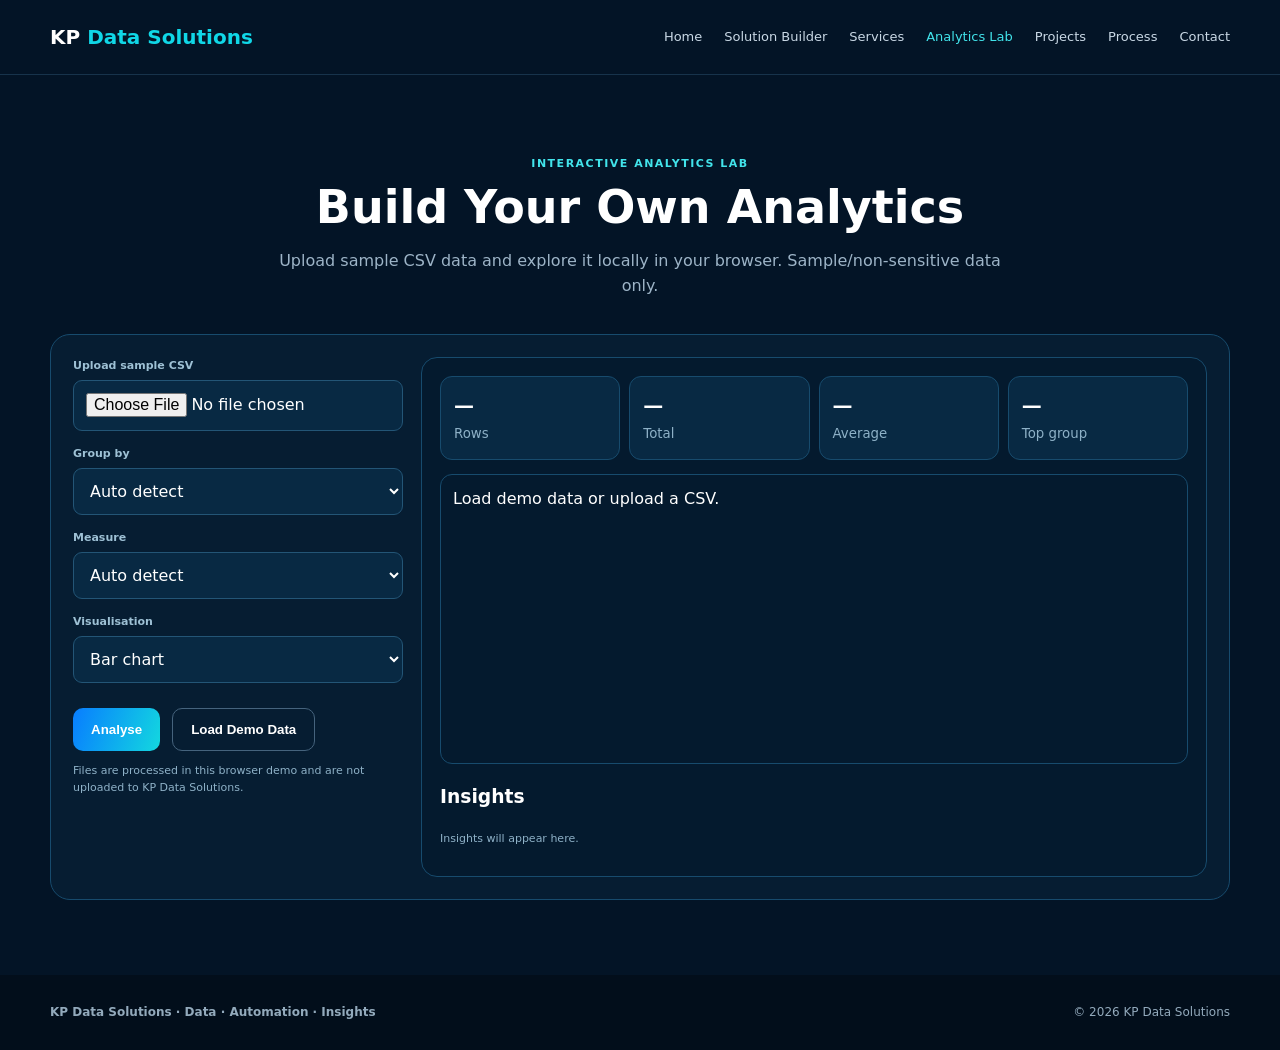
==== commit 610dc633: "Website update" ====
--- a/analytics-lab.html
+++ b/analytics-lab.html
@@ -1,184 +1 @@
-<!doctype html>
-<html lang="en">
-<head>
-<meta charset="utf-8">
-<meta name="viewport" content="width=device-width,initial-scale=1">
-<meta name="theme-color" content="#031426">
-<title>Interactive Analytics Lab | KP Data Solutions</title>
-<meta name="description" content="KP Data Solutions provides Azure, Databricks, Microsoft Fabric, Power BI, PySpark, Python, SQL and data automation services.">
-<link rel="canonical" href="https://www.kpdatasolutions.com/">
-<link rel="icon" href="data:image/svg+xml,<svg xmlns='http://www.w3.org/2000/svg' viewBox='0 0 32 32'%3E%3Crect width='32' height='32' rx='8' fill='%23031426'/%3E%3Cpolygon points='4,25 9,25 11,18 6,18' fill='%2310d7e7' fill-opacity='.6'/%3E%3Cpolygon points='11,25 16,25 19,10 14,10' fill='%2310d7e7' fill-opacity='.85'/%3E%3Cpolygon points='18,25 23,25 27,4 22,4' fill='%2310d7e7'/%3E%3Cpath d='M4 26 L26 4' stroke='%2310d7e7' stroke-width='1.3' stroke-linecap='round' opacity='.5'/%3E%3C/svg%3E">
-<meta property="og:type" content="website">
-<meta property="og:site_name" content="KP Data Solutions">
-<meta property="og:title" content="KP Data Solutions | Data Engineering, Analytics &amp; Automation">
-<meta property="og:description" content="UK-based, remote data consultancy. Azure, Databricks, Microsoft Fabric, Power BI, PySpark, Python and SQL.">
-<meta property="og:url" content="https://www.kpdatasolutions.com/">
-<meta name="twitter:card" content="summary_large_image">
-<meta name="twitter:title" content="KP Data Solutions | Data Engineering, Analytics &amp; Automation">
-<meta name="twitter:description" content="UK-based, remote data consultancy. Azure, Databricks, Microsoft Fabric, Power BI, PySpark, Python and SQL.">
-<link rel="preconnect" href="https://fonts.googleapis.com">
-<link rel="preconnect" href="https://fonts.gstatic.com" crossorigin>
-<link rel="stylesheet" href="https://fonts.googleapis.com/css2?family=Inter:wght@400;600;700;800;900&amp;display=swap">
-<style>
-:root{--navy:#031426;--navy2:#061e36;--card:#082640;--cyan:#10d7e7;--blue:#1188ff;--ink:#0b1a2c;--muted:#4d6076;--line:#dce8f3;--soft:#f6faff;--white:#fff}
-*{box-sizing:border-box}html{scroll-behavior:smooth}section{scroll-margin-top:92px}@media(prefers-reduced-motion:reduce){html{scroll-behavior:auto}*,*:before,*:after{animation-duration:.01ms!important;transition-duration:.01ms!important}}a:focus-visible,button:focus-visible,input:focus-visible,textarea:focus-visible,label:focus-visible{outline:3px solid #2edce6;outline-offset:2px}.sr-only{position:absolute;width:1px;height:1px;padding:0;margin:-1px;overflow:hidden;clip:rect(0 0 0 0);white-space:nowrap;border:0}body{margin:0;font-family:Inter,ui-sans-serif,system-ui,-apple-system,"Segoe UI",Roboto,Arial,sans-serif;color:var(--ink);line-height:1.55;background:#fff}a{text-decoration:none;color:inherit}.wrap{width:min(1200px,calc(100% - 42px));margin:auto}
-.navbar{position:sticky;top:0;z-index:50;background:rgba(3,20,38,.96);backdrop-filter:blur(16px);border-bottom:1px solid rgba(255,255,255,.08)}nav{height:78px;display:flex;align-items:center;justify-content:space-between;color:#fff}.brand{display:flex;align-items:center;gap:12px;font-size:21px;font-weight:900}.mark{width:48px;height:48px;border-radius:14px;display:grid;place-items:center;background:linear-gradient(135deg,#1188ff,#10d7e7);font-weight:950;letter-spacing:-2px;box-shadow:0 0 30px rgba(16,215,231,.18)}.brand b{color:var(--cyan)}.links{display:flex;align-items:center;gap:27px;font-size:14px}.links>a:not(.btn){color:#d3deea}.btn{display:inline-flex;align-items:center;justify-content:center;padding:13px 20px;border-radius:10px;color:#fff;font-weight:800;background:linear-gradient(110deg,#087dff,#13d8df);border:0;transition:.2s;box-shadow:0 10px 30px rgba(0,139,255,.18)}.btn:hover{transform:translateY(-2px)}.btn.outline{background:transparent;border:1px solid #43617d;box-shadow:none}.nav-toggle{position:absolute;opacity:0;width:1px;height:1px}.nav-burger{display:none;flex-direction:column;justify-content:center;gap:5px;width:44px;height:44px;padding:10px;cursor:pointer;border:1px solid rgba(255,255,255,.18);border-radius:10px}.nav-burger span{display:block;height:2px;background:#fff;border-radius:2px}
-.hero{background:radial-gradient(circle at 76% 28%,rgba(0,143,255,.2),transparent 24%),radial-gradient(circle at 68% 70%,rgba(16,215,231,.12),transparent 26%),linear-gradient(135deg,#02101f,#03182c 55%,#05223b);color:#fff;padding:80px 0 72px;overflow:hidden}.hero-grid{display:grid;grid-template-columns:1.02fr .98fr;gap:55px;align-items:center}.pill{display:inline-flex;align-items:center;gap:8px;border:1px solid rgba(255,255,255,.12);background:rgba(255,255,255,.05);border-radius:999px;padding:7px 12px;font-size:12px;font-weight:800;color:#d9e5ef}.pill:before{content:"";width:7px;height:7px;background:#25e6b4;border-radius:50%}.hero h1{font-size:61px;line-height:1.03;letter-spacing:-1.6px;margin:18px 0}.hero h1 span{background:linear-gradient(90deg,#15d7df,#2794ff);-webkit-background-clip:text;color:transparent}.hero p{font-size:18px;color:#bfd0e1;max-width:650px}.actions{display:flex;gap:14px;flex-wrap:wrap;margin-top:28px}.trust{display:flex;gap:28px;flex-wrap:wrap;margin-top:30px;color:#a7bbce;font-size:12px}.visual{position:relative;border:1px solid rgba(74,177,255,.22);background:rgba(4,27,49,.72);border-radius:25px;padding:25px;box-shadow:0 35px 90px rgba(0,0,0,.3)}.visual:before{content:"";position:absolute;inset:18% 5%;background:radial-gradient(circle,rgba(16,215,231,.16),transparent 55%);filter:blur(12px)}.tech-grid{position:relative;display:grid;grid-template-columns:repeat(3,1fr);gap:12px}.tech{min-height:110px;border:1px solid #17496e;background:linear-gradient(145deg,#08223c,#092d4b);border-radius:15px;display:flex;flex-direction:column;align-items:center;justify-content:center;text-align:center;padding:12px}.tech .ico{font-size:13px;font-weight:950;color:#2edce6;border:1px solid #17628a;padding:8px;border-radius:9px;margin-bottom:8px}.tech strong{font-size:14px}.core{grid-column:2;background:linear-gradient(145deg,#07508a,#08768d);box-shadow:0 0 30px rgba(16,215,231,.16)}.flow{position:relative;text-align:center;color:#31dbe4;font-size:13px;margin-top:20px;letter-spacing:.4px}
-section{padding:80px 0}.head{text-align:center;max-width:780px;margin:0 auto 38px}.kicker{color:#087df1;text-transform:uppercase;font-size:11px;font-weight:900;letter-spacing:1.8px}.head h2{font-size:39px;line-height:1.15;letter-spacing:-1.4px;margin:7px 0 9px}.head h2 span{color:#087df1}.head p{color:var(--muted);margin:0}.services{display:grid;grid-template-columns:repeat(4,1fr);gap:16px}.service{border:1px solid var(--line);border-radius:17px;padding:24px;background:linear-gradient(145deg,#fff,#f9fcff);transition:.2s}.service:hover{transform:translateY(-4px);box-shadow:0 18px 50px rgba(10,39,68,.1)}.service-icon{width:48px;height:48px;border-radius:50%;display:grid;place-items:center;background:#e8f4ff;color:#087df1;font-weight:900;margin-bottom:15px}.service h3{margin:0 0 7px;font-size:17px}.service p{color:var(--muted);font-size:13px}.checks{display:grid;gap:5px;font-size:12px}.checks span:before{content:"✓";color:#06b9d1;font-weight:900;margin-right:7px}.stack{background:var(--soft)}.chips{display:flex;justify-content:center;flex-wrap:wrap;gap:10px}.chip{background:#fff;border:1px solid var(--line);border-radius:999px;padding:10px 14px;font-size:12px;font-weight:750}
-.work{background:linear-gradient(145deg,#031426,#05243d);color:#fff}.work .head{text-align:left;margin-left:0}.work .head p{color:#9fb5ca}.projects{display:grid;grid-template-columns:repeat(3,1fr);gap:17px}.project{border:1px solid #17415f;border-radius:17px;overflow:hidden;background:#061d32}.project-art{height:165px;padding:21px;display:flex;align-items:flex-end;background:radial-gradient(circle at 80% 20%,rgba(16,215,231,.45),transparent 22%),linear-gradient(135deg,#0a3351,#087df1)}.project-art.two{background:radial-gradient(circle at 75% 20%,rgba(34,230,183,.35),transparent 24%),linear-gradient(135deg,#083745,#078c8a)}.project-art.three{background:radial-gradient(circle at 75% 20%,rgba(16,215,231,.35),transparent 24%),linear-gradient(135deg,#092a4a,#084d8c)}.project-art small{font-weight:850;color:#bdeeff}.project-art h3{margin:3px 0;font-size:20px}.project-body{padding:19px}.project-body p{color:#afc2d3;font-size:13px}.tags span{display:inline-block;background:#0d3552;border-radius:999px;padding:4px 9px;font-size:10px;margin:3px;color:#d9eaf6}
-.process{display:grid;grid-template-columns:repeat(4,1fr);gap:16px}.step{border:1px solid var(--line);border-radius:16px;padding:22px}.step b{color:#087df1;font-size:12px}.step h3{margin:6px 0}.step p{margin:0;color:var(--muted);font-size:13px}
-.contact{display:grid;grid-template-columns:.9fr 1.1fr;gap:55px;align-items:center}.contact .head{text-align:left;margin:0 0 18px}.contact p{color:var(--muted)}.details{display:flex;gap:22px;flex-wrap:wrap;margin-top:25px;font-size:13px;font-weight:700}.details a{color:#096fc7}form{display:grid;grid-template-columns:1fr 1fr;gap:12px}.full{grid-column:1/-1}input,textarea{width:100%;font:inherit;padding:13px 14px;border:1px solid #cfdeeb;border-radius:9px;outline:none;background:#fff}input:focus,textarea:focus{border-color:#2f9cff;box-shadow:0 0 0 3px rgba(17,136,255,.09)}textarea{min-height:125px;resize:vertical}.note{font-size:11px;color:#78899a;margin:0}
-footer{background:#031426;color:#9db0c2;border-top:1px solid #14334e;padding:28px 0}.foot{display:flex;justify-content:space-between;align-items:center;gap:20px;font-size:12px}.foot strong{color:#fff}.foot strong b{color:var(--cyan)}
-@media(max-width:950px){.hero-grid,.contact{grid-template-columns:1fr}.services{grid-template-columns:1fr 1fr}.projects{grid-template-columns:1fr 1fr}.process{grid-template-columns:1fr 1fr}.hero h1{font-size:49px}.visual{order:-1}
-.nav-burger{display:flex}.links{position:absolute;top:100%;left:0;right:0;flex-direction:column;align-items:stretch;gap:0;background:#031426;border-bottom:1px solid rgba(255,255,255,.1);padding:8px 21px 18px;display:none}.nav-toggle:checked~.links{display:flex}.links>a{padding:13px 2px;border-bottom:1px solid rgba(255,255,255,.07)}.links .btn{margin-top:12px;border-bottom:0}.navbar{position:sticky}nav{position:relative}}
-@media(max-width:620px){.wrap{width:min(100% - 28px,1200px)}nav{height:70px}.mark{width:42px;height:42px}.brand{font-size:17px}.links .btn{font-size:11px;padding:10px 12px}.hero{padding:52px 0}.hero h1{font-size:39px;letter-spacing:-1px}.tech-grid{grid-template-columns:1fr 1fr}.core{grid-column:auto}.services,.projects,.process{grid-template-columns:1fr}.head h2{font-size:31px}form{grid-template-columns:1fr}.full{grid-column:auto}.foot{display:block}.foot div+div{margin-top:8px}}
-
-/* Digital experience layer */
-body{overflow-x:hidden}.navbar{box-shadow:0 8px 30px rgba(0,0,0,.12)}.hero{position:relative;min-height:720px;display:flex;align-items:center}.hero:before{content:"";position:absolute;inset:0;background-image:linear-gradient(rgba(53,173,255,.055) 1px,transparent 1px),linear-gradient(90deg,rgba(53,173,255,.055) 1px,transparent 1px);background-size:48px 48px;mask-image:linear-gradient(to bottom,#000 15%,transparent 90%);pointer-events:none}.hero:after{content:"";position:absolute;width:520px;height:520px;border:1px solid rgba(16,215,231,.12);border-radius:50%;right:-180px;top:90px;box-shadow:0 0 0 70px rgba(16,215,231,.025),0 0 0 140px rgba(17,136,255,.02);pointer-events:none}.hero .wrap{position:relative;z-index:2}.eyebrow-line{display:inline-flex;align-items:center;gap:10px;color:#83eaf0;font-size:12px;font-weight:800;letter-spacing:1.5px;text-transform:uppercase}.eyebrow-line i{width:32px;height:1px;background:#2edce6}.hero h1{font-size:clamp(48px,6vw,78px);max-width:800px}.hero p{font-size:19px;max-width:690px}.hero .btn{padding:15px 23px}.signal{display:flex;align-items:center;gap:9px}.signal-dot{width:8px;height:8px;border-radius:50%;background:#25e6b4;box-shadow:0 0 0 5px rgba(37,230,180,.1);animation:pulse 2s infinite}@keyframes pulse{50%{box-shadow:0 0 0 10px rgba(37,230,180,0)}}.data-panel{position:relative;min-height:440px;border:1px solid rgba(80,188,255,.22);background:linear-gradient(145deg,rgba(7,37,64,.82),rgba(3,22,41,.72));border-radius:26px;padding:24px;box-shadow:0 40px 100px rgba(0,0,0,.34);backdrop-filter:blur(16px);overflow:hidden}.data-panel:before{content:"";position:absolute;inset:-50%;background:conic-gradient(from 90deg,transparent,rgba(16,215,231,.08),transparent 30%);animation:spin 12s linear infinite}@keyframes spin{to{transform:rotate(360deg)}}.panel-top,.pipeline,.mini-metrics{position:relative;z-index:1}.panel-top{display:flex;justify-content:space-between;align-items:center;padding-bottom:18px;border-bottom:1px solid rgba(255,255,255,.08)}.panel-title{font-size:12px;color:#c7d7e5;font-weight:800}.panel-live{font-size:10px;color:#65f0c7}.pipeline{display:grid;grid-template-columns:1fr 36px 1fr 36px 1fr;align-items:center;gap:7px;margin:34px 0}.node{border:1px solid #1b5b82;background:rgba(8,45,75,.9);border-radius:15px;padding:18px 10px;text-align:center}.node b{display:block;color:#fff;font-size:13px}.node small{color:#78dce5;font-size:9px}.arrow{height:1px;background:linear-gradient(90deg,#147bff,#2edce6);position:relative}.arrow:after{content:"";position:absolute;right:-1px;top:-3px;border-left:6px solid #2edce6;border-top:3px solid transparent;border-bottom:3px solid transparent}.mini-metrics{display:grid;grid-template-columns:repeat(3,1fr);gap:10px}.metric{border:1px solid rgba(255,255,255,.08);background:rgba(255,255,255,.035);border-radius:13px;padding:14px}.metric strong{display:block;font-size:20px;color:#fff}.metric span{font-size:9px;color:#8da9be;text-transform:uppercase;letter-spacing:.8px}.codebar{position:relative;z-index:1;margin-top:18px;border-radius:10px;background:#02111f;border:1px solid #113a59;padding:11px 13px;color:#6de6c2;font:10px ui-monospace,SFMono-Regular,Menlo,monospace;white-space:nowrap;overflow:hidden}.codebar span{display:inline-block;animation:typeflow 7s linear infinite}@keyframes typeflow{70%,100%{transform:translateX(-18%)}}.marquee{overflow:hidden;border-top:1px solid #e2edf6;border-bottom:1px solid #e2edf6;background:#fbfdff}.marquee-track{display:flex;width:max-content;animation:marquee 28s linear infinite}.marquee-item{padding:18px 30px;font-size:12px;font-weight:850;color:#49647b;white-space:nowrap}.marquee-item:before{content:"◆";color:#10b8c9;margin-right:16px;font-size:8px}@keyframes marquee{to{transform:translateX(-50%)}}.service{position:relative;overflow:hidden}.service:after{content:"";position:absolute;left:0;bottom:0;width:0;height:3px;background:linear-gradient(90deg,#087dff,#13d8df);transition:.3s}.service:hover:after{width:100%}.service-icon{border-radius:14px}.section-dark{background:#031426;color:#fff}.section-dark .head p{color:#9fb5ca}.architecture{display:grid;grid-template-columns:1fr 1fr;gap:18px}.arch-card{border:1px solid #17415f;background:linear-gradient(145deg,#061d32,#082640);border-radius:18px;padding:25px;position:relative;overflow:hidden}.arch-label{font-size:10px;color:#55dfe7;text-transform:uppercase;letter-spacing:1.5px;font-weight:900}.arch-card h3{font-size:21px;margin:8px 0}.arch-card p{color:#a9bfd1;font-size:13px}.arch-flow{display:flex;gap:6px;align-items:center;margin-top:20px;flex-wrap:wrap}.arch-flow span{border:1px solid #1a557b;background:#082d4a;border-radius:8px;padding:7px 9px;font-size:9px;color:#d7eaf5}.arch-flow i{width:14px;height:1px;background:#28cad7}.project{transition:.25s}.project:hover{transform:translateY(-5px);border-color:#2787bb;box-shadow:0 25px 60px rgba(0,0,0,.22)}.reveal{opacity:0;transform:translateY(20px);transition:opacity .65s ease,transform .65s ease}.reveal.visible{opacity:1;transform:none}.contact-card{border:1px solid #cfdeeb;border-radius:20px;background:linear-gradient(145deg,#fff,#f7fbff);padding:28px;box-shadow:0 20px 60px rgba(11,45,78,.08)}.contact-card h3{font-size:22px;margin:0 0 8px}.availability{display:flex;align-items:center;gap:9px;font-size:12px;color:#3b6277;margin:18px 0}.availability:before{content:"";width:8px;height:8px;border-radius:50%;background:#20c997;box-shadow:0 0 0 5px rgba(32,201,151,.12)}@media(max-width:950px){.hero{min-height:auto}.data-panel{min-height:390px}.architecture{grid-template-columns:1fr}}@media(max-width:620px){.pipeline{grid-template-columns:1fr}.arrow{width:1px;height:18px;margin:auto}.arrow:after{right:-3px;top:auto;bottom:-1px;border-left:3px solid transparent;border-right:3px solid transparent;border-top:6px solid #2edce6;border-bottom:0}.mini-metrics{grid-template-columns:1fr 1fr}.hero h1{font-size:43px}.marquee-item{padding:15px 20px}}
-
-/* 2026 interactive showcase upgrade */
-#analytics-lab{background:radial-gradient(circle at 80% 0,rgba(17,136,255,.18),transparent 28%),linear-gradient(145deg,#02101f,#04213a);color:#fff}#analytics-lab .head p{color:#a9bfd2}#analytics-lab .head h2 span{color:#21d9e7}.lab-live{display:inline-flex;align-items:center;gap:7px;margin-left:9px;color:#63f2c7;font-size:11px;font-weight:900}.lab-live i{width:8px;height:8px;background:#37e88d;border-radius:50%;box-shadow:0 0 12px #37e88d;animation:pulse 1.5s infinite}@keyframes pulse{50%{opacity:.45}}.lab-shell{background:rgba(4,25,44,.86)!important;border:1px solid #15517a!important;box-shadow:0 25px 80px rgba(0,0,0,.3)!important}.lab-panel,.lab-output{background:#061d32!important;border-color:#164767!important;color:#fff!important}.lab-panel label{color:#cce4f4!important}.lab-panel input,.lab-panel textarea,.lab-panel select{background:#092842!important;color:#eaf7ff!important;border-color:#1a5278!important}.lab-help,.lab-status{color:#88a9bf!important}.lab-kpi{background:linear-gradient(145deg,#082942,#0a3553)!important;border-color:#17557d!important}.lab-kpi strong{color:#fff!important}.lab-kpi span{color:#8fb4cc!important}.lab-chart{background:#041a2e;border-color:#17557d!important}.lab-insights{background:#082c3b!important;color:#dff7f8!important;border-left-color:#1edbcf!important}.lab-insights ul{color:#afd0dc!important}.lab-tabs{display:flex;gap:8px;flex-wrap:wrap;margin:0 0 15px}.lab-tab{border:1px solid #1a5278;background:#082842;color:#cce4f4;border-radius:9px;padding:9px 13px;font-weight:800;cursor:pointer}.lab-tab.active{background:linear-gradient(110deg,#087dff,#13d8df);color:#fff;border-color:transparent}.preview-wrap{overflow:auto;border:1px solid #164767;border-radius:12px;margin-bottom:14px;max-height:220px}.preview-table{width:100%;border-collapse:collapse;font-size:11px;min-width:520px}.preview-table th,.preview-table td{padding:8px 10px;border-bottom:1px solid #123c58;text-align:left;white-space:nowrap}.preview-table th{color:#7edfec;background:#082842;position:sticky;top:0}.preview-table td{color:#c8dce9}.quick-actions{display:flex;gap:8px;flex-wrap:wrap;margin-top:10px}.quick-actions button{border:1px solid #1a5278;background:#082842;color:#cce4f4;border-radius:9px;padding:8px 10px;cursor:pointer;font-weight:700}.quick-actions button:hover{border-color:#18cfe0}.secure-strip{display:grid;grid-template-columns:repeat(4,1fr);gap:10px;margin-top:16px}.secure-item{border:1px solid #164767;border-radius:12px;padding:11px;text-align:center;color:#b8d0df;font-size:11px}.secure-item b{display:block;color:#fff;margin-bottom:2px}.service-showcase{background:#031426;color:#fff}.service-showcase .head p{color:#9fb5ca}.service-tabs{display:grid;grid-template-columns:repeat(6,1fr);gap:9px;margin-bottom:14px}.service-tab{min-height:96px;border:1px solid #15517a;background:#06223a;color:#d6e7f2;border-radius:14px;padding:14px 10px;cursor:pointer;text-align:left;font:inherit}.service-tab strong{display:block;font-size:13px;margin:5px 0}.service-tab small{color:#8fb0c5}.service-tab.active{border-color:#20dbe7;background:linear-gradient(145deg,#0a4b7c,#075c78);box-shadow:0 0 25px rgba(16,215,231,.12)}.service-demo{display:grid;grid-template-columns:1fr 1.15fr .85fr;gap:16px;border:1px solid #18506f;background:#061d32;border-radius:18px;padding:22px}.service-demo h3{margin:0 0 7px}.service-demo p{color:#9fb7c8;font-size:13px}.demo-checks{display:grid;gap:7px;font-size:12px}.demo-checks span:before{content:'✓';color:#38e4a5;font-weight:900;margin-right:7px}.flow-demo{display:flex;align-items:center;gap:7px;flex-wrap:wrap;background:#082842;border:1px solid #174b6d;border-radius:14px;padding:16px}.flow-node{flex:1;min-width:90px;text-align:center;border:1px solid #1b5c82;border-radius:11px;padding:13px 8px;color:#dff5ff;font-size:11px}.flow-arrow{color:#2bdce5;font-weight:900}.demo-console{background:#02111f;border:1px solid #174b6d;border-radius:14px;padding:15px;font-family:ui-monospace,SFMono-Regular,Consolas,monospace;font-size:11px;color:#87e7d5;min-height:150px}.demo-console .muted{color:#69879b}.demo-run{margin-top:10px;border:0;border-radius:9px;padding:10px 13px;background:linear-gradient(110deg,#087dff,#13d8df);color:white;font-weight:900;cursor:pointer}.demo-note{margin-top:8px;font-size:10px;color:#7f9db1}.conversion-row{display:grid;grid-template-columns:repeat(3,1fr);gap:12px;margin-top:16px}.conversion-card{border:1px solid #17557d;background:#06223a;border-radius:14px;padding:16px}.conversion-card b{display:block;margin-bottom:4px}.conversion-card span{color:#90afc3;font-size:12px}.conversion-card a{display:inline-block;margin-top:10px;color:#4fe5e8;font-size:12px;font-weight:900}.security-banner{display:flex;justify-content:center;gap:34px;flex-wrap:wrap;padding:19px;background:#02101f;color:#c6d9e6;border-top:1px solid #123d5a;font-size:12px}.security-banner span:before{content:'✓';color:#37e88d;margin-right:7px}@media(max-width:1000px){.service-tabs{grid-template-columns:repeat(3,1fr)}.service-demo{grid-template-columns:1fr}.secure-strip{grid-template-columns:1fr 1fr}}@media(max-width:620px){.service-tabs{grid-template-columns:1fr 1fr}.conversion-row,.secure-strip{grid-template-columns:1fr}.lab-tabs{display:grid;grid-template-columns:1fr 1fr}.service-demo{padding:15px}}
-</style>
-
-<style>
-.analytics-lab{background:linear-gradient(180deg,#f7fbff,#eef7ff);border-top:1px solid #dcebf7;border-bottom:1px solid #dcebf7}.lab-shell{display:grid;grid-template-columns:330px 1fr;gap:22px;align-items:start}.lab-panel,.lab-output{background:#fff;border:1px solid #d8e7f2;border-radius:20px;padding:22px;box-shadow:0 18px 50px rgba(11,45,78,.07)}.lab-panel label{display:block;font-size:12px;font-weight:800;color:#36566d;margin:14px 0 6px}.lab-panel input[type=file],.lab-panel select,.lab-panel textarea{width:100%;border:1px solid #cbddea;border-radius:10px;padding:11px;background:#fff;font:inherit}.lab-panel textarea{min-height:88px}.lab-help{font-size:11px;color:#71879a;line-height:1.5}.lab-actions{display:flex;gap:8px;flex-wrap:wrap;margin-top:14px}.lab-actions button{border:0;border-radius:9px;padding:11px 14px;font-weight:800;cursor:pointer}.lab-primary{background:#087dff;color:#fff}.lab-secondary{background:#edf5fb;color:#24506c}.lab-status{margin-top:12px;font-size:12px;color:#47677d}.lab-kpis{display:grid;grid-template-columns:repeat(4,1fr);gap:10px;margin-bottom:18px}.lab-kpi{border:1px solid #e0ebf3;border-radius:14px;padding:14px;background:#fbfdff}.lab-kpi strong{display:block;font-size:21px;color:#082b46}.lab-kpi span{font-size:10px;color:#6f8597;text-transform:uppercase}.lab-chart{min-height:310px;border:1px solid #e2edf5;border-radius:15px;padding:14px;overflow:hidden}.lab-chart svg{width:100%;height:290px;display:block}.lab-insights{margin-top:16px;border-left:3px solid #10b8c9;background:#f3fbfc;padding:14px 16px;border-radius:0 12px 12px 0}.lab-insights h4{margin:0 0 8px}.lab-insights ul{margin:0;padding-left:18px;color:#466274;font-size:13px;line-height:1.65}.lab-empty{display:grid;place-items:center;min-height:290px;text-align:center;color:#71879a}.privacy-chip{display:inline-flex;gap:7px;align-items:center;font-size:10px;font-weight:800;color:#27705c;background:#eaf9f4;border-radius:999px;padding:6px 9px;margin-top:8px}@media(max-width:900px){.lab-shell{grid-template-columns:1fr}.lab-kpis{grid-template-columns:1fr 1fr}}@media(max-width:520px){.lab-kpis{grid-template-columns:1fr}.lab-panel,.lab-output{padding:16px}}
-
-/* 2026 interactive showcase upgrade */
-#analytics-lab{background:radial-gradient(circle at 80% 0,rgba(17,136,255,.18),transparent 28%),linear-gradient(145deg,#02101f,#04213a);color:#fff}#analytics-lab .head p{color:#a9bfd2}#analytics-lab .head h2 span{color:#21d9e7}.lab-live{display:inline-flex;align-items:center;gap:7px;margin-left:9px;color:#63f2c7;font-size:11px;font-weight:900}.lab-live i{width:8px;height:8px;background:#37e88d;border-radius:50%;box-shadow:0 0 12px #37e88d;animation:pulse 1.5s infinite}@keyframes pulse{50%{opacity:.45}}.lab-shell{background:rgba(4,25,44,.86)!important;border:1px solid #15517a!important;box-shadow:0 25px 80px rgba(0,0,0,.3)!important}.lab-panel,.lab-output{background:#061d32!important;border-color:#164767!important;color:#fff!important}.lab-panel label{color:#cce4f4!important}.lab-panel input,.lab-panel textarea,.lab-panel select{background:#092842!important;color:#eaf7ff!important;border-color:#1a5278!important}.lab-help,.lab-status{color:#88a9bf!important}.lab-kpi{background:linear-gradient(145deg,#082942,#0a3553)!important;border-color:#17557d!important}.lab-kpi strong{color:#fff!important}.lab-kpi span{color:#8fb4cc!important}.lab-chart{background:#041a2e;border-color:#17557d!important}.lab-insights{background:#082c3b!important;color:#dff7f8!important;border-left-color:#1edbcf!important}.lab-insights ul{color:#afd0dc!important}.lab-tabs{display:flex;gap:8px;flex-wrap:wrap;margin:0 0 15px}.lab-tab{border:1px solid #1a5278;background:#082842;color:#cce4f4;border-radius:9px;padding:9px 13px;font-weight:800;cursor:pointer}.lab-tab.active{background:linear-gradient(110deg,#087dff,#13d8df);color:#fff;border-color:transparent}.preview-wrap{overflow:auto;border:1px solid #164767;border-radius:12px;margin-bottom:14px;max-height:220px}.preview-table{width:100%;border-collapse:collapse;font-size:11px;min-width:520px}.preview-table th,.preview-table td{padding:8px 10px;border-bottom:1px solid #123c58;text-align:left;white-space:nowrap}.preview-table th{color:#7edfec;background:#082842;position:sticky;top:0}.preview-table td{color:#c8dce9}.quick-actions{display:flex;gap:8px;flex-wrap:wrap;margin-top:10px}.quick-actions button{border:1px solid #1a5278;background:#082842;color:#cce4f4;border-radius:9px;padding:8px 10px;cursor:pointer;font-weight:700}.quick-actions button:hover{border-color:#18cfe0}.secure-strip{display:grid;grid-template-columns:repeat(4,1fr);gap:10px;margin-top:16px}.secure-item{border:1px solid #164767;border-radius:12px;padding:11px;text-align:center;color:#b8d0df;font-size:11px}.secure-item b{display:block;color:#fff;margin-bottom:2px}.service-showcase{background:#031426;color:#fff}.service-showcase .head p{color:#9fb5ca}.service-tabs{display:grid;grid-template-columns:repeat(6,1fr);gap:9px;margin-bottom:14px}.service-tab{min-height:96px;border:1px solid #15517a;background:#06223a;color:#d6e7f2;border-radius:14px;padding:14px 10px;cursor:pointer;text-align:left;font:inherit}.service-tab strong{display:block;font-size:13px;margin:5px 0}.service-tab small{color:#8fb0c5}.service-tab.active{border-color:#20dbe7;background:linear-gradient(145deg,#0a4b7c,#075c78);box-shadow:0 0 25px rgba(16,215,231,.12)}.service-demo{display:grid;grid-template-columns:1fr 1.15fr .85fr;gap:16px;border:1px solid #18506f;background:#061d32;border-radius:18px;padding:22px}.service-demo h3{margin:0 0 7px}.service-demo p{color:#9fb7c8;font-size:13px}.demo-checks{display:grid;gap:7px;font-size:12px}.demo-checks span:before{content:'✓';color:#38e4a5;font-weight:900;margin-right:7px}.flow-demo{display:flex;align-items:center;gap:7px;flex-wrap:wrap;background:#082842;border:1px solid #174b6d;border-radius:14px;padding:16px}.flow-node{flex:1;min-width:90px;text-align:center;border:1px solid #1b5c82;border-radius:11px;padding:13px 8px;color:#dff5ff;font-size:11px}.flow-arrow{color:#2bdce5;font-weight:900}.demo-console{background:#02111f;border:1px solid #174b6d;border-radius:14px;padding:15px;font-family:ui-monospace,SFMono-Regular,Consolas,monospace;font-size:11px;color:#87e7d5;min-height:150px}.demo-console .muted{color:#69879b}.demo-run{margin-top:10px;border:0;border-radius:9px;padding:10px 13px;background:linear-gradient(110deg,#087dff,#13d8df);color:white;font-weight:900;cursor:pointer}.demo-note{margin-top:8px;font-size:10px;color:#7f9db1}.conversion-row{display:grid;grid-template-columns:repeat(3,1fr);gap:12px;margin-top:16px}.conversion-card{border:1px solid #17557d;background:#06223a;border-radius:14px;padding:16px}.conversion-card b{display:block;margin-bottom:4px}.conversion-card span{color:#90afc3;font-size:12px}.conversion-card a{display:inline-block;margin-top:10px;color:#4fe5e8;font-size:12px;font-weight:900}.security-banner{display:flex;justify-content:center;gap:34px;flex-wrap:wrap;padding:19px;background:#02101f;color:#c6d9e6;border-top:1px solid #123d5a;font-size:12px}.security-banner span:before{content:'✓';color:#37e88d;margin-right:7px}@media(max-width:1000px){.service-tabs{grid-template-columns:repeat(3,1fr)}.service-demo{grid-template-columns:1fr}.secure-strip{grid-template-columns:1fr 1fr}}@media(max-width:620px){.service-tabs{grid-template-columns:1fr 1fr}.conversion-row,.secure-strip{grid-template-columns:1fr}.lab-tabs{display:grid;grid-template-columns:1fr 1fr}.service-demo{padding:15px}}
-</style>
-
-<style>
-/* KP Data Solution Studio */
-.solution-studio{background:linear-gradient(145deg,#020e1b,#041c32 52%,#052b43);color:#fff;position:relative;overflow:hidden}.solution-studio:before{content:"";position:absolute;inset:0;background-image:linear-gradient(rgba(30,161,219,.055) 1px,transparent 1px),linear-gradient(90deg,rgba(30,161,219,.055) 1px,transparent 1px);background-size:34px 34px;mask-image:linear-gradient(to bottom,transparent,#000 16%,#000 84%,transparent);pointer-events:none}.studio-shell{position:relative;border:1px solid #174b6d;border-radius:22px;background:rgba(4,27,48,.88);overflow:hidden;box-shadow:0 28px 80px rgba(0,0,0,.28)}.studio-top{padding:24px 26px;border-bottom:1px solid #17415f;display:flex;justify-content:space-between;gap:20px;align-items:center}.studio-live{font-size:11px;font-weight:850;color:#53f2c2}.studio-live:before{content:"";display:inline-block;width:8px;height:8px;border-radius:50%;background:#24e38e;margin-right:7px;box-shadow:0 0 12px #24e38e}.studio-grid{display:grid;grid-template-columns:.82fr 1.18fr}.studio-input{padding:26px;border-right:1px solid #17415f}.studio-output{padding:26px;min-width:0}.studio-label{display:block;color:#8fb1c8;font-size:11px;font-weight:850;text-transform:uppercase;letter-spacing:1px;margin:0 0 8px}.studio-field{margin-bottom:17px}.studio-field select{width:100%;padding:13px 14px;border:1px solid #245677;border-radius:10px;background:#071f35;color:#eaf8ff;font:inherit}.studio-build{width:100%;cursor:pointer;margin-top:3px}.studio-privacy{font-size:11px;color:#82a7bf;margin:13px 0 0}.studio-result-head{display:flex;justify-content:space-between;gap:14px;align-items:flex-start;margin-bottom:20px}.studio-result-head h3{margin:3px 0;font-size:24px}.studio-result-head p{margin:0;color:#9eb9cc;font-size:13px}.fit-badge{white-space:nowrap;border:1px solid #1c6f78;background:#073944;color:#5ff0d0;padding:7px 10px;border-radius:999px;font-size:10px;font-weight:850}.solution-path{display:flex;align-items:stretch;gap:7px;overflow-x:auto;padding:5px 1px 16px}.solution-node{flex:1 0 108px;min-height:83px;border:1px solid #1b5579;border-radius:12px;background:linear-gradient(145deg,#082943,#073652);padding:12px;display:flex;flex-direction:column;justify-content:center}.solution-node small{color:#56ddea;font-size:9px;font-weight:900;letter-spacing:.8px}.solution-node strong{font-size:12px;margin-top:4px}.solution-arrow{align-self:center;color:#31dbe4;font-weight:900}.studio-cards{display:grid;grid-template-columns:repeat(3,1fr);gap:10px}.studio-card{border:1px solid #18435f;background:#061b2e;border-radius:12px;padding:14px}.studio-card small{display:block;color:#73a3bf;font-size:9px;font-weight:850;text-transform:uppercase;letter-spacing:.8px}.studio-card strong{display:block;margin:5px 0;font-size:13px}.studio-card span{font-size:11px;color:#a9c1d1}.studio-assessment{margin-top:12px;border:1px solid #18435f;border-radius:13px;padding:16px;background:#051a2d}.studio-assessment h4{margin:0 0 9px}.studio-assessment ul{margin:0;padding-left:18px;color:#b4cada;font-size:12px}.studio-assessment li{margin:5px 0}.studio-cta{margin-top:16px;display:flex;gap:10px;flex-wrap:wrap}.studio-cta .btn{font-size:12px}.signature-strip{display:grid;grid-template-columns:repeat(5,1fr);gap:8px;margin-top:20px}.signature-strip span{border:1px solid #16405c;border-radius:10px;padding:10px;text-align:center;color:#9fc1d5;font-size:10px;font-weight:750}.signature-strip b{color:#39dce6;display:block;font-size:11px;margin-bottom:2px}@media(max-width:850px){.studio-grid{grid-template-columns:1fr}.studio-input{border-right:0;border-bottom:1px solid #17415f}.studio-cards{grid-template-columns:1fr}.signature-strip{grid-template-columns:1fr 1fr}.studio-top,.studio-result-head{align-items:flex-start;flex-direction:column}}@media(max-width:520px){.studio-input,.studio-output,.studio-top{padding:18px}.signature-strip{grid-template-columns:1fr}.fit-badge{white-space:normal}}
-</style>
-
-<style id="multipage-routing">
-/* Multi-page routing: each URL presents one primary section. */
-body > section, body > .marquee, body > .security-banner { display:none !important; }
-body > section#analytics-lab { display:block !important; }
-body > footer { display:block !important; }
-body > section#analytics-lab { min-height:calc(100vh - 150px); }
-@media(max-width:700px){body > section#analytics-lab{min-height:auto}}
-</style>
-</head>
-<body>
-<header class="navbar"><nav class="wrap">
-<a class="brand" href="index.html"><span class="mark"><svg width="27" height="27" viewBox="0 0 32 32" aria-hidden="true" focusable="false"><polygon points="4,26 10,26 12,18 6,18" fill="#fff" fill-opacity=".55"/><polygon points="12,26 18,26 21,10 15,10" fill="#fff" fill-opacity=".8"/><polygon points="20,26 26,26 29,4 23,4" fill="#fff"/><path d="M4 27 L28 4" stroke="#fff" stroke-width="1.4" stroke-linecap="round" fill="none" opacity=".55"/><path d="M23 4 L28.5 3.3 L27.8 8.8" stroke="#fff" stroke-width="1.4" stroke-linecap="round" stroke-linejoin="round" fill="none" opacity=".85"/></svg></span><span>KP <b>Data Solutions</b></span></a>
-<input class="nav-toggle" type="checkbox" id="nav-toggle" aria-label="Open menu">
-<label class="nav-burger" for="nav-toggle" tabindex="0"><span></span><span></span><span></span></label>
-<div class="links"><a href="solution-builder.html">Solution Builder</a><a href="services.html">Services</a><a href="analytics-lab.html">Analytics Lab</a><a href="projects.html">Projects</a><a href="process.html">Process</a><a href="contact.html">Contact</a><a class="btn" href="contact.html">Get a Quote →</a></div>
-</nav></header>
-
-<main id="top">
-<section class="hero" id="top"><div class="wrap hero-grid"><div><div class="eyebrow-line"><i></i> UK-based · Remote Data Consultancy</div><h1>Engineering Data Into <span>Business Momentum.</span></h1><p>KP Data Solutions designs reliable cloud data platforms, automated pipelines and analytics solutions that turn fragmented information into trusted, decision-ready data.</p><div class="actions"><a class="btn" href="contact.html">Discuss Your Data Project →</a><a class="btn outline" href="projects.html">Explore Technical Projects</a></div><div class="trust"><span class="signal"><i class="signal-dot"></i> Available for project enquiries</span><span>Azure · Databricks · Fabric</span><span>Python · SQL · PySpark</span></div></div><div class="data-panel" aria-label="Illustration of a modern data pipeline"><div class="panel-top"><span class="panel-title">DATA PLATFORM · LIVE PIPELINE</span><span class="panel-live">● SYSTEM HEALTHY</span></div><div class="pipeline"><div class="node"><small>INGEST</small><b>Sources</b></div><i class="arrow"></i><div class="node"><small>PROCESS</small><b>Lakehouse</b></div><i class="arrow"></i><div class="node"><small>SERVE</small><b>Analytics</b></div></div><div class="mini-metrics"><div class="metric"><strong>ETL</strong><span>Automated flows</span></div><div class="metric"><strong>DQ</strong><span>Quality controls</span></div><div class="metric"><strong>BI</strong><span>Trusted insights</span></div></div><div class="codebar"><span>pipeline.run() → validate() → transform() → publish() → monitor() → business_value</span></div></div></div></section><div class="marquee" aria-label="Technology capabilities"><div class="marquee-track"><span class="marquee-item">Microsoft Azure</span><span class="marquee-item">Azure Databricks</span><span class="marquee-item">Microsoft Fabric</span><span class="marquee-item">PySpark</span><span class="marquee-item">Delta Lake</span><span class="marquee-item">Power BI</span><span class="marquee-item">Python</span><span class="marquee-item">SQL</span><span class="marquee-item">Microsoft Azure</span><span class="marquee-item">Azure Databricks</span><span class="marquee-item">Microsoft Fabric</span><span class="marquee-item">PySpark</span><span class="marquee-item">Delta Lake</span><span class="marquee-item">Power BI</span><span class="marquee-item">Python</span><span class="marquee-item">SQL</span></div></div>
-
-
-<section class="solution-studio" id="solution-builder"><div class="wrap">
-<div class="head"><span class="kicker" style="color:#35dbe6">KP Data Solution Studio</span><h2 style="color:#fff">Bring a Data Problem. <span>Leave With a Prototype.</span></h2><p style="color:#9eb9cc">Choose a real business challenge and instantly see a practical solution pattern, architecture and next-step assessment. No account required. No real data required.</p></div>
-<div class="studio-shell reveal">
-<div class="studio-top"><div><strong>Data Solution Builder</strong><div style="font-size:12px;color:#8eafc4">Interactive solution design using safe demo scenarios</div></div><span class="studio-live">READY TO DESIGN</span></div>
-<div class="studio-grid">
-<form class="studio-input" id="solution-form">
-<div class="studio-field"><label class="studio-label" for="sb-problem">1 · What is slowing your business down?</label><select id="sb-problem"><option value="reporting">Manual Excel / recurring reporting</option><option value="scattered">Data spread across systems</option><option value="quality">Poor data quality / inconsistent numbers</option><option value="dashboard">Need trusted dashboards & KPIs</option><option value="pipeline">Slow or fragile data pipelines</option><option value="insights">Need forecasting / deeper insights</option></select></div>
-<div class="studio-field"><label class="studio-label" for="sb-source">2 · Where is your data?</label><select id="sb-source"><option value="excel">Excel / CSV files</option><option value="sql">SQL databases</option><option value="api">APIs / SaaS systems</option><option value="cloud">Cloud storage</option><option value="mixed">A mixture of sources</option></select></div>
-<div class="studio-field"><label class="studio-label" for="sb-frequency">3 · How often does it change?</label><select id="sb-frequency"><option value="monthly">Monthly</option><option value="daily" selected>Daily</option><option value="hourly">Hourly</option><option value="realtime">Near real-time</option></select></div>
-<div class="studio-field"><label class="studio-label" for="sb-outcome">4 · What do you want at the end?</label><select id="sb-outcome"><option value="dashboard">Interactive dashboard</option><option value="automation">Automated reporting</option><option value="platform">Modern data platform</option><option value="alerts">Quality checks & alerts</option><option value="advanced">Advanced analytics</option></select></div>
-<button class="btn studio-build" type="submit">Generate My Solution →</button><p class="studio-privacy">🔒 This builder uses selections only. It does not upload or store business data.</p>
-</form>
-<div class="studio-output" aria-live="polite">
-<div class="studio-result-head"><div><span class="studio-label">Recommended solution pattern</span><h3 id="sb-title">Automated Reporting Foundation</h3><p id="sb-summary">Replace repetitive spreadsheet work with a validated, refreshable analytics flow.</p></div><span class="fit-badge" id="sb-badge">DEMO ARCHITECTURE</span></div>
-<div class="solution-path" id="sb-path"></div>
-<div class="studio-cards"><div class="studio-card"><small>Business outcome</small><strong id="sb-business">Less manual reporting</strong><span id="sb-business-note">Repeatable data preparation and refresh.</span></div><div class="studio-card"><small>Engineering focus</small><strong id="sb-engineering">Validation + automation</strong><span id="sb-engineering-note">Quality gates before data reaches reporting.</span></div><div class="studio-card"><small>Delivery approach</small><strong id="sb-delivery">Prototype → production</strong><span>Validate value first, then harden for your environment.</span></div></div>
-<div class="studio-assessment"><h4>Your mini data assessment</h4><ul id="sb-assessment"></ul></div>
-<div class="studio-cta"><a class="btn" id="sb-discuss" href="contact.html">Discuss This Solution →</a><a class="btn outline" href="analytics-lab.html">Try Analytics Lab</a></div>
-</div></div></div>
-<div class="signature-strip"><span><b>01 · Diagnose</b>Business problem</span><span><b>02 · Design</b>Solution architecture</span><span><b>03 · Demonstrate</b>Safe prototype</span><span><b>04 · Productionise</b>Security & automation</span><span><b>05 · Improve</b>Monitor & optimise</span></div>
-</div></section>
-<section class="service-showcase" id="services"><div class="wrap">
-<div class="head"><span class="kicker">Interactive Services</span><h2>See How We <span>Build It Securely</span></h2><p>Choose a service to explore a safe demonstration of the architecture, workflow and controls we can use for a real business solution.</p></div>
-<div class="service-tabs" role="tablist" aria-label="KP Data Solutions services">
-<button class="service-tab active" data-service="engineering" type="button"><span>◉</span><strong>Data Engineering</strong><small>Pipelines & quality</small></button>
-<button class="service-tab" data-service="cloud" type="button"><span>☁</span><strong>Azure & Databricks</strong><small>Lakehouse platforms</small></button>
-<button class="service-tab" data-service="bi" type="button"><span>▥</span><strong>Power BI & Analytics</strong><small>Dashboards & KPIs</small></button>
-<button class="service-tab" data-service="automation" type="button"><span>⚙</span><strong>Automation</strong><small>Reduce manual work</small></button>
-<button class="service-tab" data-service="ai" type="button"><span>✦</span><strong>Advanced Analytics</strong><small>Patterns & insights</small></button>
-<button class="service-tab" data-service="strategy" type="button"><span>◇</span><strong>Data Strategy</strong><small>Roadmap & governance</small></button>
-</div>
-<div class="service-demo" id="service-demo" aria-live="polite"></div>
-</div></section><section class="stack"><div class="wrap"><div class="head"><span class="kicker">Technology</span><h2>Our <span>Technology Stack</span></h2></div><div class="chips"><span class="chip">Microsoft Azure</span><span class="chip">Azure Databricks</span><span class="chip">Microsoft Fabric</span><span class="chip">PySpark</span><span class="chip">Apache Spark</span><span class="chip">Delta Lake</span><span class="chip">Power BI</span><span class="chip">Python</span><span class="chip">SQL</span><span class="chip">Azure Data Factory</span><span class="chip">Excel</span></div></div></section>
-
-<section class="analytics-lab" id="analytics-lab"><div class="wrap">
-<div class="head"><span class="kicker">Interactive Analytics Lab</span><span class="lab-live"><i></i> LIVE ANALYSIS</span><h2>Build Your Own <span>Analytics</span></h2><p>Upload sample CSV data, explore it instantly, change the analysis and watch the dashboard update in real time in your browser.</p><span class="privacy-chip">● Sample / non-sensitive data only · local browser processing · no upload to KP Data Solutions</span></div>
-<div class="lab-shell"><div class="lab-panel">
-<label for="lab-file">Upload sample CSV</label><input id="lab-file" type="file" accept=".csv,text/csv"><p class="lab-help">CSV only for this demo · maximum 3 MB · up to 2,000 rows analysed.</p>
-<label for="lab-question">Ask about your data</label><textarea id="lab-question" placeholder="Try: Compare sales by region, show profit by product, find the strongest group"></textarea>
-<label for="lab-category">Group by</label><select id="lab-category"><option value="">Auto detect</option></select><label for="lab-value">Measure</label><select id="lab-value"><option value="">Auto detect</option></select><label for="lab-chart-type">Visualisation</label><select id="lab-chart-type"><option value="bar">Bar chart</option><option value="line">Line chart</option><option value="donut">Donut chart</option></select>
-<div class="lab-actions"><button class="lab-primary" id="lab-build" type="button">Analyse now</button><button class="lab-secondary" id="lab-demo" type="button">Load demo data</button></div><div class="lab-status" id="lab-status" aria-live="polite">Load the demo dataset for an instant live example.</div>
-<div class="quick-actions"><button type="button" data-q="Compare Sales by Region">Sales by region</button><button type="button" data-q="Compare Profit by Product">Profit by product</button><button type="button" data-q="Find strongest Sales group">Top performer</button></div>
-</div><div class="lab-output">
-<div class="lab-tabs" role="tablist"><button class="lab-tab active" type="button" data-view="overview">Overview</button><button class="lab-tab" type="button" data-view="preview">Data Preview</button><button class="lab-tab" type="button" data-view="insights">Insights</button></div>
-<div id="lab-preview" class="preview-wrap" hidden></div>
-<div id="lab-overview"><div class="lab-kpis" id="lab-kpis"><div class="lab-kpi"><strong>—</strong><span>Rows</span></div><div class="lab-kpi"><strong>—</strong><span>Total</span></div><div class="lab-kpi"><strong>—</strong><span>Average</span></div><div class="lab-kpi"><strong>—</strong><span>Top group</span></div></div><div class="lab-chart" id="lab-chart"><div class="lab-empty"><div><strong>Interactive visualisation</strong><br><span>Load demo data or upload a sample CSV.</span></div></div></div></div>
-<div class="lab-insights" id="lab-insights"><h4>Smart insights</h4><ul><li>Insights will update automatically when you change the analysis.</li></ul></div>
-<div class="conversion-row"><div class="conversion-card"><b>Export-ready thinking</b><span>Use the demo to explore what a production report could contain.</span></div><div class="conversion-card"><b>Secure by design</b><span>This demo processes sample data locally. Production solutions can add authentication, governance and access controls.</span></div><div class="conversion-card"><b>Turn it into a solution</b><span>Want this connected to your real systems and refreshed automatically?</span><a href="contact.html">Discuss your project →</a></div></div>
-<div class="secure-strip"><div class="secure-item"><b>Browser Processing</b>Demo file stays local</div><div class="secure-item"><b>No Demo Storage</b>No server upload</div><div class="secure-item"><b>Sample Data Only</b>Avoid sensitive data</div><div class="secure-item"><b>Production Ready Path</b>Security designed per project</div></div>
-</div></div></div></section><section class="work" id="projects"><div class="wrap">
-<div class="head"><span class="kicker">Portfolio Projects</span><h2>Featured Work</h2><p>Demonstration projects showcasing the type of engineering and analytics solutions KP Data Solutions can deliver.</p></div>
-<div class="projects">
-<article class="project reveal"><div class="project-art"><div><small>DATA ENGINEERING</small><h3>Wind Turbine Data Pipeline</h3></div></div><div class="project-body"><p>End-to-end pipeline using PySpark to clean, validate, transform and analyse renewable-energy data.</p><div class="tags"><span>Python</span><span>PySpark</span><span>Data Engineering</span></div></div></article>
-<article class="project reveal"><div class="project-art two"><div><small>ANALYTICS</small><h3>AWS ETL Pipeline</h3></div></div><div class="project-body"><p>Interactive Power BI reporting for sales performance, trends and management insights.</p><div class="tags"><span>AWS</span><span>ETL</span><span>Python</span></div></div></article>
-<article class="project reveal"><div class="project-art three"><div><small>LAKEHOUSE</small><h3>Azure Data Platform & Databricks</h3></div></div><div class="project-body"><p>Modern lakehouse design using Databricks, PySpark and Delta Lake for curated analytics data.</p><div class="tags"><span>Databricks</span><span>Delta Lake</span><span>Azure</span></div></div></article>
-</div></div></section>
-
-<section class="section-dark" id="capabilities"><div class="wrap"><div class="head"><span class="kicker">Digital Data Architecture</span><h2>From Raw Data to <span>Trusted Decisions</span></h2><p>Modern engineering patterns designed around reliability, automation and clear business outcomes.</p></div><div class="architecture"><article class="arch-card reveal"><span class="arch-label">Cloud Data Engineering</span><h3>Connected, scalable data flows</h3><p>Bring files, APIs, databases and operational systems into a governed platform with repeatable ingestion and transformation.</p><div class="arch-flow"><span>Sources</span><i></i><span>Ingest</span><i></i><span>Lakehouse</span><i></i><span>Serve</span></div></article><article class="arch-card reveal"><span class="arch-label">Analytics & Automation</span><h3>Less manual work. Faster insight.</h3><p>Replace recurring spreadsheet and reporting tasks with automated processing, quality checks and decision-ready datasets.</p><div class="arch-flow"><span>Validate</span><i></i><span>Transform</span><i></i><span>Model</span><i></i><span>Report</span></div></article></div></div></section>
-<section id="process"><div class="wrap"><div class="head"><span class="kicker">How We Work</span><h2>A Clear <span>Delivery Process</span></h2></div>
-<div class="process"><div class="step reveal"><b>01</b><h3>Discover</h3><p>Understand your data, current process and desired business outcome.</p></div><div class="step reveal"><b>02</b><h3>Design</h3><p>Define the solution, deliverables and practical implementation approach.</p></div><div class="step reveal"><b>03</b><h3>Build</h3><p>Develop, validate and test with clear progress communication.</p></div><div class="step reveal"><b>04</b><h3>Deliver</h3><p>Provide the solution with documentation and straightforward handover.</p></div></div>
-</div></section>
-
-<section class="stack" id="contact"><div class="wrap contact">
-<div><div class="head"><span class="kicker">Let's Work Together</span><h2>Build Something <span>Great</span></h2></div><p>Have a project in mind or want to discuss your data needs? Get in touch for an initial conversation.</p><div class="details"><a href="mailto:info@kpdatasolutions.com">✉ info@kpdatasolutions.com</a><a href="tel:+447963381774">☎ 07963 381774</a><span>⌖ UK · Remote</span></div></div>
-<div class="contact-card reveal"><span class="kicker">Project Enquiries</span><h3>Start a data conversation</h3><p>Tell us what you are trying to automate, integrate, modernise or understand. A short description is enough to start.</p><div class="availability">Business email ready for enquiries</div><a class="btn" href="mailto:info@kpdatasolutions.com?subject=Project%20Enquiry%20-%20KP%20Data%20Solutions">Email info@kpdatasolutions.com →</a><p class="note" style="margin-top:14px">Prefer to talk? Call 07963 381774.</p></div>
-</div></section>
-<div class="security-banner"><span>Secure by Design</span><span>No Demo Data Stored</span><span>Sample Data Only</span><span>Production Security Tailored to Your Environment</span></div></main>
-
-<footer><div class="wrap foot"><div><strong>KP <b>Data Solutions</b></strong> · Data · Automation · Insights</div><div>© 2026 KP Data Solutions. All rights reserved.</div></div></footer>
-<script type="application/ld+json">
-{"@context":"https://schema.org","@type":"ProfessionalService","name":"KP Data Solutions","description":"UK-based remote data consultancy specialising in data engineering, analytics and automation.","url":"https://www.kpdatasolutions.com/","email":"info@kpdatasolutions.com","telephone":"+447963381774","areaServed":"GB","address":{"@type":"PostalAddress","addressCountry":"GB"},"knowsAbout":["Microsoft Azure","Databricks","Microsoft Fabric","PySpark","Delta Lake","Power BI","Python","SQL"]}
-</script>
-<script>const observer=new IntersectionObserver((entries)=>{entries.forEach(e=>{if(e.isIntersecting){e.target.classList.add('visible');observer.unobserve(e.target)}})},{threshold:.12});document.querySelectorAll('.reveal').forEach(el=>observer.observe(el));document.querySelectorAll('.links a').forEach(a=>a.addEventListener('click',()=>{const t=document.getElementById('nav-toggle');if(t)t.checked=false}));</script>
-<script>
-(()=>{
-const file=document.getElementById('lab-file'),cat=document.getElementById('lab-category'),val=document.getElementById('lab-value'),type=document.getElementById('lab-chart-type'),status=document.getElementById('lab-status'),chart=document.getElementById('lab-chart'),kpis=document.getElementById('lab-kpis'),ins=document.getElementById('lab-insights'),question=document.getElementById('lab-question'),preview=document.getElementById('lab-preview'),overview=document.getElementById('lab-overview');let rows=[];
-const esc=s=>String(s).replace(/[&<>"']/g,m=>({'&':'&amp;','<':'&lt;','>':'&gt;','"':'&quot;',"'":'&#39;'}[m]));
-function parseCSV(t){const lines=t.trim().split(/\r?\n/);if(lines.length<2)return[];const split=l=>{let a=[],c='',q=false;for(let i=0;i<l.length;i++){let ch=l[i];if(ch==='"'){if(q&&l[i+1]==='"'){c+='"';i++}else q=!q}else if(ch===','&&!q){a.push(c.trim());c=''}else c+=ch}a.push(c.trim());return a};const h=split(lines[0]);return lines.slice(1,2001).map(l=>{const v=split(l),o={};h.forEach((x,i)=>o[x]=v[i]??'');return o}).filter(o=>Object.values(o).some(Boolean))}
-function numericCols(){if(!rows.length)return[];return Object.keys(rows[0]).filter(c=>rows.filter(r=>r[c]!==''&&!isNaN(Number(String(r[c]).replace(/[,£$%]/g,'')))).length>=Math.max(2,rows.length*.7))}
-function renderPreview(){if(!rows.length)return;const cols=Object.keys(rows[0]);preview.innerHTML='<table class="preview-table"><thead><tr>'+cols.map(c=>`<th>${esc(c)}</th>`).join('')+'</tr></thead><tbody>'+rows.slice(0,8).map(r=>'<tr>'+cols.map(c=>`<td>${esc(r[c])}</td>`).join('')+'</tr>').join('')+'</tbody></table>'}
-function setup(){if(!rows.length)return;const cols=Object.keys(rows[0]),nums=numericCols(),cats=cols.filter(c=>!nums.includes(c));cat.innerHTML='<option value="">Auto detect</option>'+cats.map(c=>`<option>${esc(c)}</option>`).join('');val.innerHTML='<option value="">Auto detect</option>'+nums.map(c=>`<option>${esc(c)}</option>`).join('');renderPreview();status.textContent=`Live: ${rows.length} rows · ${cols.length} columns detected.`}
-function pick(){const cols=Object.keys(rows[0]||{}),nums=numericCols(),cats=cols.filter(c=>!nums.includes(c));let v=val.value||nums[0],c=cat.value||cats[0]||cols.find(x=>x!==v);const q=question.value.toLowerCase();for(const x of cols){if(q.includes(x.toLowerCase())){if(nums.includes(x))v=x;else c=x}}return[c,v]}
-function fmt(n){return Math.abs(n)>=1e6?(n/1e6).toFixed(1)+'M':Math.abs(n)>=1e3?(n/1e3).toFixed(1)+'K':Number(n.toFixed(2)).toLocaleString()}
-function build(){if(!rows.length){status.textContent='Please upload a CSV or load demo data first.';return}const[c,v]=pick();if(!v){status.textContent='No numeric measure was detected.';return}const map=new Map();rows.forEach((r,i)=>{const key=c?(r[c]||'Unknown'):String(i+1),n=Number(String(r[v]).replace(/[,£$%]/g,''));if(Number.isFinite(n))map.set(key,(map.get(key)||0)+n)});let data=[...map].sort((a,b)=>b[1]-a[1]).slice(0,12);if(!data.length)return;const total=data.reduce((s,d)=>s+d[1],0),avg=total/data.length,top=data[0],low=[...data].sort((a,b)=>a[1]-b[1])[0],share=total?top[1]/total*100:0;kpis.innerHTML=`<div class="lab-kpi"><strong>${rows.length}</strong><span>Rows analysed</span></div><div class="lab-kpi"><strong>${fmt(total)}</strong><span>${esc(v)} total</span></div><div class="lab-kpi"><strong>${fmt(avg)}</strong><span>Group average</span></div><div class="lab-kpi"><strong>${esc(String(top[0]).slice(0,16))}</strong><span>Top group</span></div>`;draw(data,type.value,v);ins.innerHTML=`<h4>Smart insights · updated now</h4><ul><li><strong>${esc(top[0])}</strong> leads ${esc(v)} at ${fmt(top[1])}.</li><li><strong>${esc(low[0])}</strong> is the lowest displayed group at ${fmt(low[1])}.</li><li>The leading group contributes ${share.toFixed(1)}% of the displayed total.</li><li>${data.length>1&&top[1]>avg*1.5?'The leading group is materially above average; investigate the drivers behind the difference.':'The displayed values are relatively distributed across groups.'}</li></ul>`;status.textContent=`Live analysis updated · ${v}${c?' by '+c:''}.`}
-function draw(data,t,label){const W=760,H=290,p=42,max=Math.max(...data.map(d=>d[1]),1);if(t==='line'){const ordered=[...data].reverse(),pts=ordered.map((d,i)=>`${p+i*(W-2*p)/Math.max(1,ordered.length-1)},${H-p-d[1]/max*(H-2*p)}`).join(' ');chart.innerHTML=`<svg viewBox="0 0 ${W} ${H}" role="img" aria-label="${esc(label)} line chart"><line x1="${p}" y1="${H-p}" x2="${W-p}" y2="${H-p}" stroke="#315a76"/><polyline points="${pts}" fill="none" stroke="#20dbe7" stroke-width="4"/>${ordered.map((d,i)=>{let x=p+i*(W-2*p)/Math.max(1,ordered.length-1),y=H-p-d[1]/max*(H-2*p);return `<circle cx="${x}" cy="${y}" r="5" fill="#1b8fff"><title>${esc(d[0])}: ${fmt(d[1])}</title></circle>`}).join('')}</svg>`}else if(t==='donut'){let sum=data.reduce((s,d)=>s+d[1],0),a=-Math.PI/2,cx=230,cy=145,r=95,parts='';data.forEach((d,i)=>{let da=sum?d[1]/sum*Math.PI*2:0,a2=a+da,x1=cx+r*Math.cos(a),y1=cy+r*Math.sin(a),x2=cx+r*Math.cos(a2),y2=cy+r*Math.sin(a2),large=da>Math.PI?1:0;parts+=`<path d="M ${cx} ${cy} L ${x1} ${y1} A ${r} ${r} 0 ${large} 1 ${x2} ${y2} Z" fill="hsl(${190+i*28} 78% ${45+(i%3)*7}%)"><title>${esc(d[0])}: ${fmt(d[1])}</title></path>`;a=a2});chart.innerHTML=`<svg viewBox="0 0 ${W} ${H}" role="img" aria-label="${esc(label)} donut chart">${parts}<circle cx="${cx}" cy="${cy}" r="53" fill="#041a2e"/><text x="${cx}" y="${cy}" text-anchor="middle" font-size="15" fill="#dff5ff">${esc(label)}</text>${data.slice(0,7).map((d,i)=>`<text x="390" y="${55+i*28}" font-size="12" fill="#9dc2d7">${esc(String(d[0]).slice(0,24))} · ${fmt(d[1])}</text>`).join('')}</svg>`}else{const bw=(W-2*p)/data.length*.68,g=(W-2*p)/data.length;chart.innerHTML=`<svg viewBox="0 0 ${W} ${H}" role="img" aria-label="${esc(label)} bar chart"><line x1="${p}" y1="${H-p}" x2="${W-p}" y2="${H-p}" stroke="#315a76"/>${data.map((d,i)=>{let h=d[1]/max*(H-2*p),x=p+i*g+(g-bw)/2,y=H-p-h;return `<rect x="${x}" y="${y}" width="${bw}" height="${h}" rx="5" fill="hsl(${195+i*6} 78% ${46+(i%2)*7}%)"><title>${esc(d[0])}: ${fmt(d[1])}</title></rect><text x="${x+bw/2}" y="${H-20}" text-anchor="middle" font-size="9" fill="#8eb1c7">${esc(String(d[0]).slice(0,10))}</text>`}).join('')}</svg>`}}
-file.addEventListener('change',e=>{const f=e.target.files[0];if(!f)return;if(f.size>3*1024*1024){status.textContent='Please use a CSV smaller than 3 MB.';return}const rd=new FileReader();rd.onload=()=>{rows=parseCSV(rd.result);setup();build()};rd.readAsText(f)});
-document.getElementById('lab-demo').addEventListener('click',()=>{rows=parseCSV('Month,Region,Product,Sales,Quantity,Profit\nJan,North,Product A,18200,120,4100\nJan,South,Product B,14900,98,2900\nFeb,North,Product A,22100,142,5200\nFeb,South,Product C,16800,110,3300\nMar,East,Product A,19500,128,4300\nMar,West,Product B,23800,151,6100\nApr,North,Product C,25700,165,6800\nApr,South,Product A,21100,139,4900');setup();cat.value='Region';val.value='Sales';question.value='Compare Sales by Region';build()});
-document.getElementById('lab-build').addEventListener('click',build);[cat,val,type].forEach(el=>el.addEventListener('change',()=>rows.length&&build()));let timer;question.addEventListener('input',()=>{clearTimeout(timer);timer=setTimeout(()=>rows.length&&build(),350)});document.querySelectorAll('.quick-actions button').forEach(b=>b.addEventListener('click',()=>{question.value=b.dataset.q;build()}));
-document.querySelectorAll('.lab-tab').forEach(b=>b.addEventListener('click',()=>{document.querySelectorAll('.lab-tab').forEach(x=>x.classList.toggle('active',x===b));const v=b.dataset.view;preview.hidden=v!=='preview';overview.hidden=v==='preview'||v==='insights';ins.style.display=v==='preview'?'none':'block';if(v==='insights')ins.scrollIntoView({behavior:'smooth',block:'nearest'})}));
-})();
-</script>
-<script>
-(()=>{const data={
-engineering:{title:'Data Engineering',desc:'Build reliable pipelines that ingest, validate, transform and serve business data.',checks:['Ingest from files, APIs and databases','Validate schema and data quality','Transform with Python / PySpark','Publish trusted datasets and monitor runs'],flow:['Source Data','Validate','Transform','Lakehouse','Analytics'],log:['demo_pipeline.start()','✓ schema validated','✓ 1,248 demo rows transformed','✓ quality checks passed','✓ curated dataset published']},
-cloud:{title:'Azure & Databricks',desc:'Design modern cloud data platforms with separation of storage, processing, governance and consumption.',checks:['Azure Data Factory / Fabric ingestion','ADLS / OneLake storage patterns','Databricks processing and Delta Lake','Monitoring, access controls and CI/CD'],flow:['Sources','ADF / Fabric','Databricks','Delta Lake','Power BI'],log:['cloud_demo.deploy()','✓ landing zone ready','✓ bronze → silver → gold','✓ access policy checked','✓ serving layer ready']},
-bi:{title:'Power BI & Analytics',desc:'Turn governed data into interactive KPIs, dashboards and self-service reporting.',checks:['Business KPI definition','Dimensional data models','Power BI dashboard design','Refresh, permissions and governance'],flow:['Curated Data','Model','Measures','Dashboard','Decisions'],log:['analytics_demo.refresh()','✓ model loaded','✓ KPI measures calculated','✓ dashboard refreshed','✓ insight layer available']},
-automation:{title:'Automation',desc:'Replace repetitive reporting and data handling with scheduled, observable workflows.',checks:['Python workflow automation','Scheduled data refreshes','Validation and exception handling','Alerts and operational handover'],flow:['Trigger','Collect','Process','Check','Notify'],log:['automation_demo.run()','✓ trigger received','✓ source processed','✓ validation passed','✓ completion notification']},
-ai:{title:'Advanced Analytics',desc:'Explore patterns, anomalies and decision-support analytics using governed datasets.',checks:['Feature preparation and profiling','Trend and anomaly detection','Explainable analytical outputs','Human review before production use'],flow:['Trusted Data','Profile','Analyse','Explain','Review'],log:['insight_demo.analyse()','✓ demo data profiled','✓ strongest segment identified','✓ unusual pattern flagged','✓ review step required']},
-strategy:{title:'Data Strategy',desc:'Create a practical roadmap from current-state data problems to a secure, maintainable target platform.',checks:['Current-state assessment','Architecture and governance options','Prioritised delivery roadmap','Security and operating model'],flow:['Assess','Prioritise','Design','Deliver','Improve'],log:['strategy_demo.plan()','✓ pain points mapped','✓ risks identified','✓ target state drafted','✓ delivery phases prioritised']}}
-const box=document.getElementById('service-demo'),tabs=[...document.querySelectorAll('.service-tab')];function render(k){const d=data[k];box.innerHTML=`<div><span class="kicker">How we help</span><h3>${d.title}</h3><p>${d.desc}</p><div class="demo-checks">${d.checks.map(x=>`<span>${x}</span>`).join('')}</div></div><div><span class="kicker">Secure demo architecture</span><div class="flow-demo">${d.flow.map((x,i)=>`${i?'<b class="flow-arrow">→</b>':''}<div class="flow-node">${x}</div>`).join('')}</div><p class="demo-note">Illustrative architecture using demo data only. Production security, identity, networking and governance are designed for the client environment.</p></div><div><span class="kicker">Demo run</span><div class="demo-console"><div class="muted">$ secure_demo --service ${k}</div><div id="demo-lines">Ready to run sample workflow.</div></div><button class="demo-run" type="button">Run secure demo →</button></div>`;box.querySelector('.demo-run').addEventListener('click',e=>{const out=box.querySelector('#demo-lines');out.innerHTML='';e.currentTarget.disabled=true;d.log.forEach((line,i)=>setTimeout(()=>{out.innerHTML+=`<div>${line}</div>`;if(i===d.log.length-1)e.currentTarget.disabled=false},i*260))})}tabs.forEach(t=>t.addEventListener('click',()=>{tabs.forEach(x=>x.classList.toggle('active',x===t));render(t.dataset.service)}));render('engineering')})();
-</script>
-<script>
-(()=>{const f=document.getElementById('solution-form');if(!f)return;const problem=document.getElementById('sb-problem'),source=document.getElementById('sb-source'),freq=document.getElementById('sb-frequency'),outcome=document.getElementById('sb-outcome');const title=document.getElementById('sb-title'),summary=document.getElementById('sb-summary'),path=document.getElementById('sb-path'),assessment=document.getElementById('sb-assessment'),business=document.getElementById('sb-business'),bnote=document.getElementById('sb-business-note'),eng=document.getElementById('sb-engineering'),enote=document.getElementById('sb-engineering-note'),discuss=document.getElementById('sb-discuss');
-const P={reporting:['Automated Reporting Foundation','Replace repetitive spreadsheet work with a validated, refreshable analytics flow.','Reduce recurring manual reporting','Repeatable preparation and scheduled refresh.','Validation + automation','Quality gates before data reaches reporting.'],scattered:['Connected Data Foundation','Bring fragmented sources into one governed analytical flow.','Create one trusted view','Connect sources without relying on manual copy/paste.','Ingestion + modelling','Standardise data before downstream use.'],quality:['Trusted Data Quality Pipeline','Detect, quarantine and surface data issues before they reach decision-makers.','Increase trust in reporting','Make data issues visible and traceable.','Rules + observability','Schema, completeness and business-rule checks.'],dashboard:['Decision-Ready Analytics','Create governed KPIs and interactive reporting from curated data.','Faster access to KPIs','Move from static reports to interactive analysis.','Semantic model + BI','Consistent measures backed by curated data.'],pipeline:['Resilient Data Pipeline','Replace fragile processing with observable, restartable data workflows.','More reliable data delivery','Reduce manual intervention when workflows fail.','Orchestration + monitoring','Modular transformations, logging and alerts.'],insights:['Advanced Insight Pipeline','Prepare trusted analytical data for trends, anomalies and forecasting workflows.','Move from reporting to insight','Use governed data for deeper decision support.','Feature preparation + analysis','Keep analytical outputs reviewable and explainable.']};
-const sourceName={excel:'Excel / CSV',sql:'SQL Database',api:'APIs / SaaS',cloud:'Cloud Storage',mixed:'Multiple Sources'},ingest={excel:'Secure File Ingest',sql:'Managed Connector',api:'API Ingestion',cloud:'Cloud Ingest',mixed:'Orchestrated Ingestion'},serve={dashboard:'Power BI',automation:'Automated Reports',platform:'Curated Data Products',alerts:'Quality Alerts',advanced:'Advanced Analytics'},process={reporting:'Clean + Validate',scattered:'Standardise + Join',quality:'Quality Rules',dashboard:'Model + Measures',pipeline:'Transform + Monitor',insights:'Prepare + Analyse'};
-function render(){const p=P[problem.value],fr=freq.options[freq.selectedIndex].text,src=sourceName[source.value],end=serve[outcome.value];title.textContent=p[0];summary.textContent=p[1];business.textContent=p[2];bnote.textContent=p[3];eng.textContent=p[4];enote.textContent=p[5];const nodes=[["SOURCE",src],["INGEST",ingest[source.value]],["PROCESS",process[problem.value]],["GOVERN",'Quality + Security'],["DELIVER",end]];path.innerHTML=nodes.map((n,i)=>(i?'<b class="solution-arrow">→</b>':'')+`<div class="solution-node"><small>${n[0]}</small><strong>${n[1]}</strong></div>`).join('');assessment.innerHTML=`<li><strong>Challenge:</strong> ${problem.options[problem.selectedIndex].text}</li><li><strong>Refresh need:</strong> ${fr} — orchestration and monitoring should match this operating rhythm.</li><li><strong>Suggested prototype:</strong> demonstrate ${end.toLowerCase()} with sample data before production implementation.</li><li><strong>Production consideration:</strong> identity, access, encryption, networking, retention and governance are designed for the client environment.</li>`;const subject=encodeURIComponent('Data Solution Builder - '+p[0]);const body=encodeURIComponent('Hi KP Data Solutions,\n\nI used the Data Solution Builder.\n\nProblem: '+problem.options[problem.selectedIndex].text+'\nData source: '+source.options[source.selectedIndex].text+'\nFrequency: '+fr+'\nDesired outcome: '+outcome.options[outcome.selectedIndex].text+'\n\nI would like to discuss this solution.');discuss.href='mailto:info@kpdatasolutions.com?subject='+subject+'&body='+body}
-f.addEventListener('submit',e=>{e.preventDefault();render();document.querySelector('.studio-output').scrollIntoView({behavior:'smooth',block:'nearest'})});[problem,source,freq,outcome].forEach(x=>x.addEventListener('change',render));render()})();
-</script>
-</body></html>+<!doctype html><html lang="en"><head><meta charset="utf-8"><meta name="viewport" content="width=device-width,initial-scale=1"><title>Interactive Analytics Lab | KP Data Solutions</title><meta name="description" content="UK-based data engineering, analytics and automation consultancy."><link rel="canonical" href="https://www.kpdatasolutions.com/lab.html"><link rel="stylesheet" href="styles.css"></head><body><header class="nav"><div class="wrap navin"><a class="brand" href="index.html">KP <b>Data Solutions</b></a><nav class="links"><a class="" href="index.html">Home</a><a class="" href="solution-builder.html">Solution Builder</a><a class="" href="services.html">Services</a><a class="active" href="analytics-lab.html">Analytics Lab</a><a class="" href="projects.html">Projects</a><a class="" href="process.html">Process</a><a class="" href="contact.html">Contact</a></nav></div></header><main><section class="section dark"><div class="wrap"><div class="head"><span class="kicker">Interactive Analytics Lab</span><h1>Build Your Own <span>Analytics</span></h1><p>Upload sample CSV data and explore it locally in your browser. Sample/non-sensitive data only.</p></div><div class="tool grid2"><div><div class="field"><label>Upload sample CSV</label><input id="file" type="file" accept=".csv,text/csv"></div><div class="field"><label>Group by</label><select id="cat"><option value="">Auto detect</option></select></div><div class="field"><label>Measure</label><select id="val"><option value="">Auto detect</option></select></div><div class="field"><label>Visualisation</label><select id="ctype"><option value="bar">Bar chart</option><option value="line">Line chart</option></select></div><div class="actions"><button class="btn" id="analyse">Analyse</button><button class="btn alt" id="demo">Load Demo Data</button></div><p class="note" id="status">Files are processed in this browser demo and are not uploaded to KP Data Solutions.</p></div><div class="result"><div class="kpis" id="kpis"><div class="kpi"><strong>—</strong><small>Rows</small></div><div class="kpi"><strong>—</strong><small>Total</small></div><div class="kpi"><strong>—</strong><small>Average</small></div><div class="kpi"><strong>—</strong><small>Top group</small></div></div><div class="chart" id="chart">Load demo data or upload a CSV.</div><h3>Insights</h3><p id="insight" class="note">Insights will appear here.</p><div class="preview" id="preview"></div></div></div></div></section></main><footer class="footer"><div class="wrap foot"><strong>KP Data Solutions · Data · Automation · Insights</strong><span>© 2026 KP Data Solutions</span></div></footer><script>(()=>{let rows=[];const $=id=>document.getElementById(id),cat=$('cat'),val=$('val');function parse(s){let lines=s.trim().split(/\r?\n/),h=lines[0].split(',').map(x=>x.trim());return lines.slice(1,2001).map(l=>{let a=l.split(',');let o={};h.forEach((k,i)=>o[k]=(a[i]??'').trim());return o})}function setup(){if(!rows.length)return;let cols=Object.keys(rows[0]),nums=cols.filter(c=>rows.filter(r=>r[c]!==''&&!isNaN(Number(r[c]))).length>rows.length*.7),cats=cols.filter(c=>!nums.includes(c));cat.innerHTML=cats.map(c=>`<option>${c}</option>`).join('');val.innerHTML=nums.map(c=>`<option>${c}</option>`).join('');render()}function render(){if(!rows.length)return;let c=cat.value,v=val.value;if(!c||!v)return;let m={};rows.forEach(r=>{let n=Number(r[v]);if(!isNaN(n))m[r[c]]=(m[r[c]]||0)+n});let data=Object.entries(m).sort((a,b)=>b[1]-a[1]).slice(0,12),total=data.reduce((s,x)=>s+x[1],0),avg=total/Math.max(1,data.length);$('kpis').innerHTML=`<div class="kpi"><strong>${rows.length}</strong><small>Rows</small></div><div class="kpi"><strong>${total.toLocaleString()}</strong><small>Total ${v}</small></div><div class="kpi"><strong>${Math.round(avg).toLocaleString()}</strong><small>Average</small></div><div class="kpi"><strong>${data[0]?.[0]||'—'}</strong><small>Top group</small></div>`;let W=720,H=260,p=35,max=Math.max(...data.map(x=>x[1]),1),g=(W-2*p)/Math.max(data.length,1),bw=g*.65;$('chart').innerHTML=`<svg viewBox="0 0 ${W} ${H}">${data.map((d,i)=>{let h=d[1]/max*(H-2*p),x=p+i*g+(g-bw)/2,y=H-p-h;return `<rect x="${x}" y="${y}" width="${bw}" height="${h}" rx="4" fill="#16cfe1"><title>${d[0]}: ${d[1]}</title></rect><text x="${x+bw/2}" y="${H-12}" text-anchor="middle" font-size="9" fill="#9ec1d5">${String(d[0]).slice(0,9)}</text>`}).join('')}</svg>`;$('insight').textContent=data.length?`${data[0][0]} is the highest ${c} group for ${v}, contributing ${Math.round(data[0][1]/Math.max(total,1)*100)}% of the displayed total.`:'No numeric values found.';$('preview').innerHTML='<table><tr>'+Object.keys(rows[0]).map(x=>`<th>${x}</th>`).join('')+'</tr>'+rows.slice(0,6).map(r=>'<tr>'+Object.values(r).map(x=>`<td>${x}</td>`).join('')+'</tr>').join('')+'</table>'}$('demo').onclick=()=>{rows=parse('Region,Product,Sales,Profit\nNorth,A,12500,2800\nSouth,A,9800,2100\nEast,B,14300,3500\nWest,B,11200,2400\nNorth,C,15100,3900\nSouth,C,10500,2300');setup();$('status').textContent='Demo data loaded.'};$('analyse').onclick=render;$('file').onchange=e=>{let f=e.target.files[0];if(!f)return;if(f.size>3e6){$('status').textContent='Please use a CSV under 3 MB.';return}let r=new FileReader();r.onload=()=>{rows=parse(r.result);setup();$('status').textContent=`Loaded ${rows.length} rows locally.`};r.readAsText(f)};cat.onchange=render;val.onchange=render})();</script></body></html>
--- a/styles.css
+++ b/styles.css
@@ -0,0 +1 @@
+*{box-sizing:border-box}html{scroll-behavior:smooth}body{margin:0;font-family:Inter,system-ui,-apple-system,Segoe UI,Arial,sans-serif;color:#0b1a2c;background:#fff;line-height:1.55}a{text-decoration:none;color:inherit}.wrap{width:min(1180px,calc(100% - 36px));margin:auto}.nav{background:#031426;color:#fff;position:sticky;top:0;z-index:50;border-bottom:1px solid #17334b}.navin{height:74px;display:flex;align-items:center;justify-content:space-between;gap:20px}.brand{font-size:20px;font-weight:900}.brand b{color:#10d7e7}.links{display:flex;gap:22px;align-items:center;font-size:13px}.links a{color:#c9d8e5}.links a:hover,.links a.active{color:#42e4eb}.btn{display:inline-flex;align-items:center;justify-content:center;border:0;border-radius:10px;padding:13px 18px;background:linear-gradient(110deg,#087dff,#13d8df);color:white!important;font-weight:850;cursor:pointer}.btn.alt{background:transparent;border:1px solid #45637d}.hero{background:radial-gradient(circle at 80% 20%,#0b4775 0,transparent 28%),linear-gradient(135deg,#02101f,#05223b);color:white;padding:90px 0}.hero-grid{display:grid;grid-template-columns:1.05fr .95fr;gap:45px;align-items:center}.eyebrow,.kicker{color:#42e4eb;text-transform:uppercase;letter-spacing:1.5px;font-size:11px;font-weight:900}.hero h1{font-size:clamp(42px,6vw,72px);line-height:1.02;margin:12px 0}.hero h1 span,.head h2 span{color:#16cfe1}.hero p{font-size:18px;color:#b8ccdc;max-width:650px}.actions{display:flex;gap:12px;flex-wrap:wrap;margin-top:25px}.pipeline{border:1px solid #1b567e;background:#061d32;border-radius:22px;padding:24px;box-shadow:0 30px 70px #0006}.pipe-row{display:flex;align-items:center;gap:8px;flex-wrap:wrap;margin-top:20px}.node{flex:1;min-width:95px;border:1px solid #1d5b83;background:#082943;border-radius:12px;padding:15px;text-align:center;font-size:12px}.arrow{color:#36dfe7;font-weight:900}.section{padding:75px 0}.soft{background:#f5f9fd}.dark{background:#031426;color:#fff}.head{max-width:760px;margin:0 auto 35px;text-align:center}.head h1,.head h2{font-size:clamp(32px,4vw,46px);line-height:1.12;margin:7px 0}.head p{color:#5b6e80}.dark .head p{color:#9db4c7}.cards{display:grid;grid-template-columns:repeat(3,1fr);gap:16px}.card{border:1px solid #dbe7f0;border-radius:16px;padding:22px;background:#fff}.card h3{margin:5px 0}.card p{color:#5e7284;font-size:13px}.dark .card{background:#061d32;border-color:#17415f}.dark .card p{color:#a8bdcc}.tool{border:1px solid #174b6d;background:#061d32;border-radius:20px;padding:22px;color:#fff}.grid2{display:grid;grid-template-columns:330px 1fr;gap:18px}.field{margin-bottom:14px}.field label{display:block;color:#9ec1d5;font-size:11px;font-weight:850;margin-bottom:6px}.field select,.field textarea,.field input{width:100%;padding:12px;border-radius:9px;border:1px solid #235576;background:#082943;color:#fff;font:inherit}.field textarea{min-height:90px}.result{border:1px solid #174b6d;background:#041a2e;border-radius:16px;padding:18px}.path{display:flex;align-items:center;gap:7px;overflow:auto;margin:15px 0}.path .node{flex:1 0 110px}.kpis{display:grid;grid-template-columns:repeat(4,1fr);gap:9px;margin-bottom:14px}.kpi{border:1px solid #174b6d;background:#082943;border-radius:12px;padding:13px}.kpi strong{font-size:20px;display:block}.kpi small{color:#8eb1c7}.chart{min-height:290px;border:1px solid #174b6d;border-radius:12px;padding:12px;overflow:hidden}.chart svg{width:100%;height:270px}.note{font-size:11px;color:#8eb1c7}.service-tabs{display:grid;grid-template-columns:repeat(3,1fr);gap:10px}.stab{border:1px solid #1b567e;background:#082943;color:#d9edf8;border-radius:13px;padding:16px;text-align:left;cursor:pointer}.stab.active{border-color:#2bdce5;background:#07506b}.demo{margin-top:16px;display:grid;grid-template-columns:1fr 1fr;gap:15px}.footer{background:#020e1b;color:#93aabc;padding:28px 0;font-size:12px}.foot{display:flex;justify-content:space-between;gap:15px}.contactbox{max-width:720px;margin:auto;text-align:center;border:1px solid #dbe7f0;border-radius:20px;padding:32px;background:#fff}.preview{overflow:auto;max-height:230px}.preview table{border-collapse:collapse;width:100%;min-width:500px;font-size:11px}.preview th,.preview td{padding:8px;border-bottom:1px solid #174b6d;text-align:left}.preview th{color:#4fe5e8}@media(max-width:900px){.hero-grid,.grid2,.demo{grid-template-columns:1fr}.cards{grid-template-columns:1fr 1fr}.links{gap:10px;font-size:11px}.kpis{grid-template-columns:1fr 1fr}}@media(max-width:650px){.navin{height:auto;padding:14px 0;align-items:flex-start;flex-direction:column}.links{flex-wrap:wrap}.cards,.service-tabs{grid-template-columns:1fr}.hero{padding:60px 0}.kpis{grid-template-columns:1fr}.foot{display:block}}
